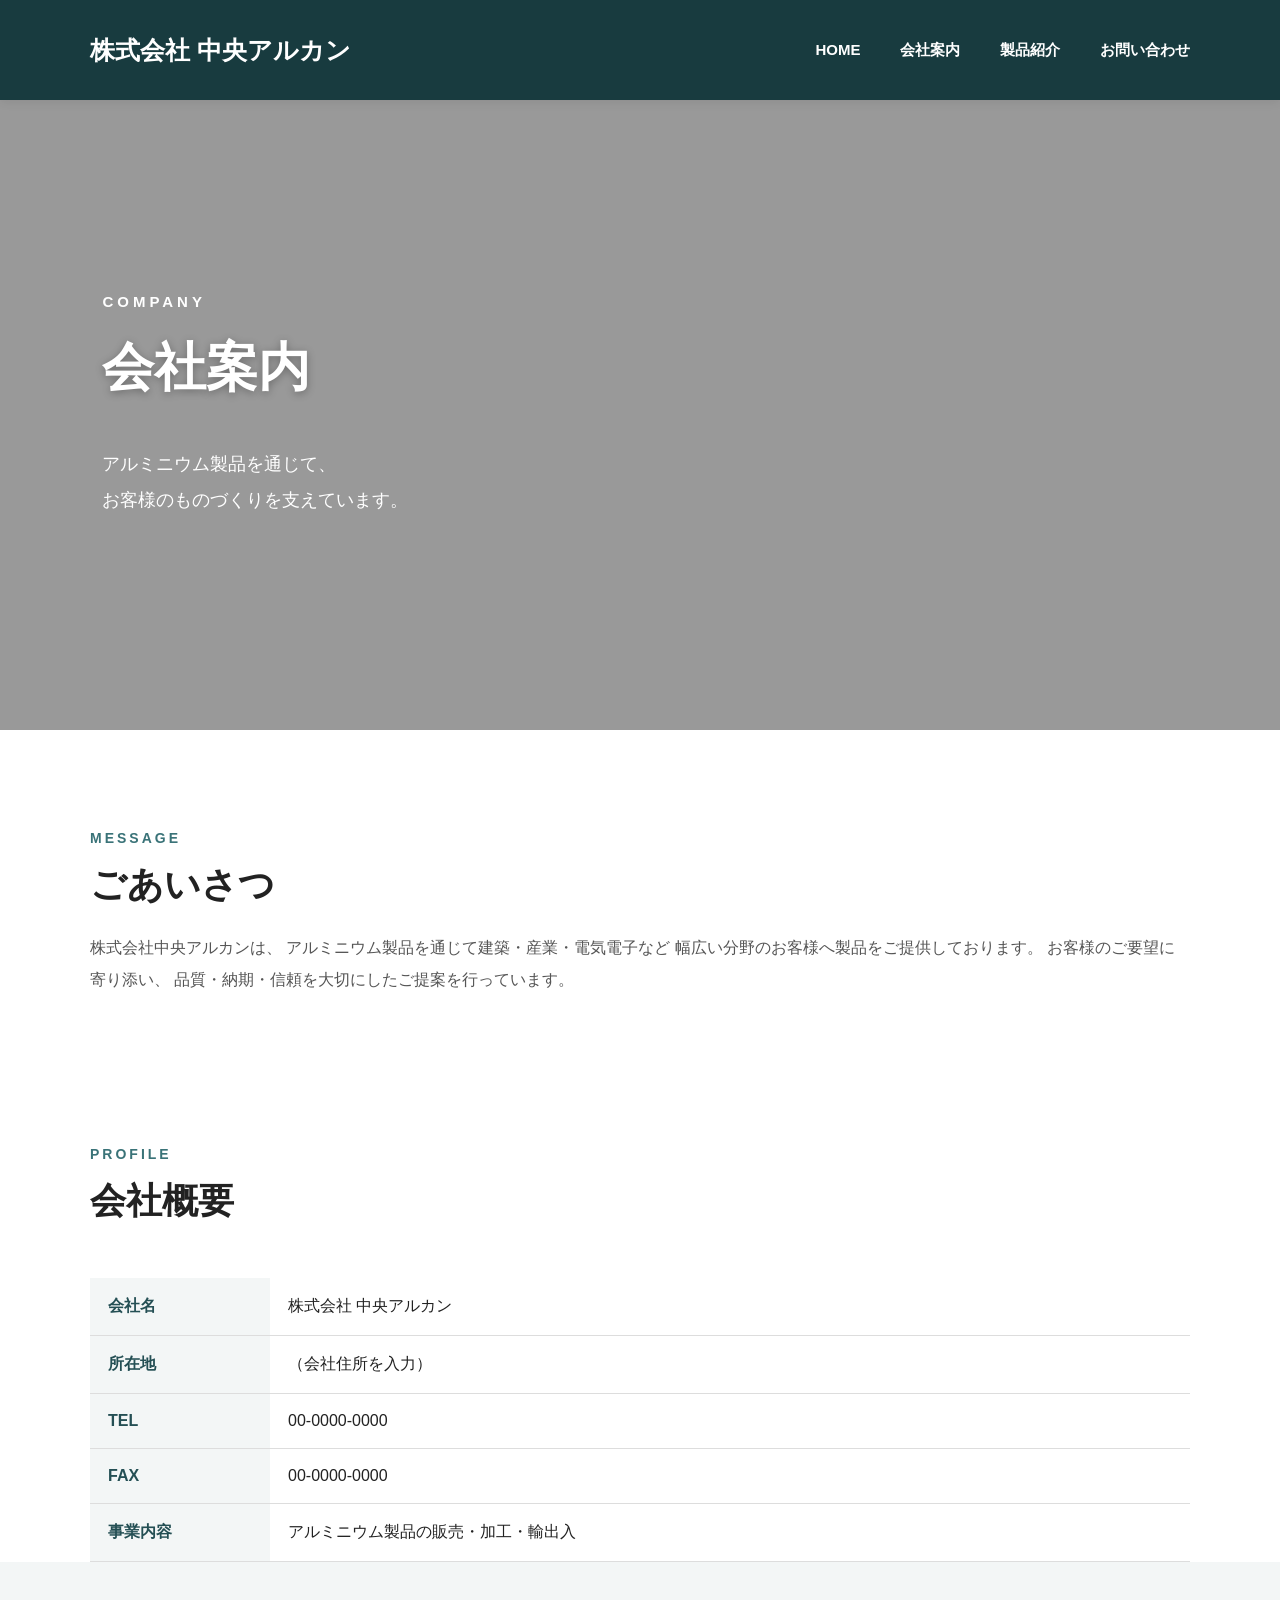
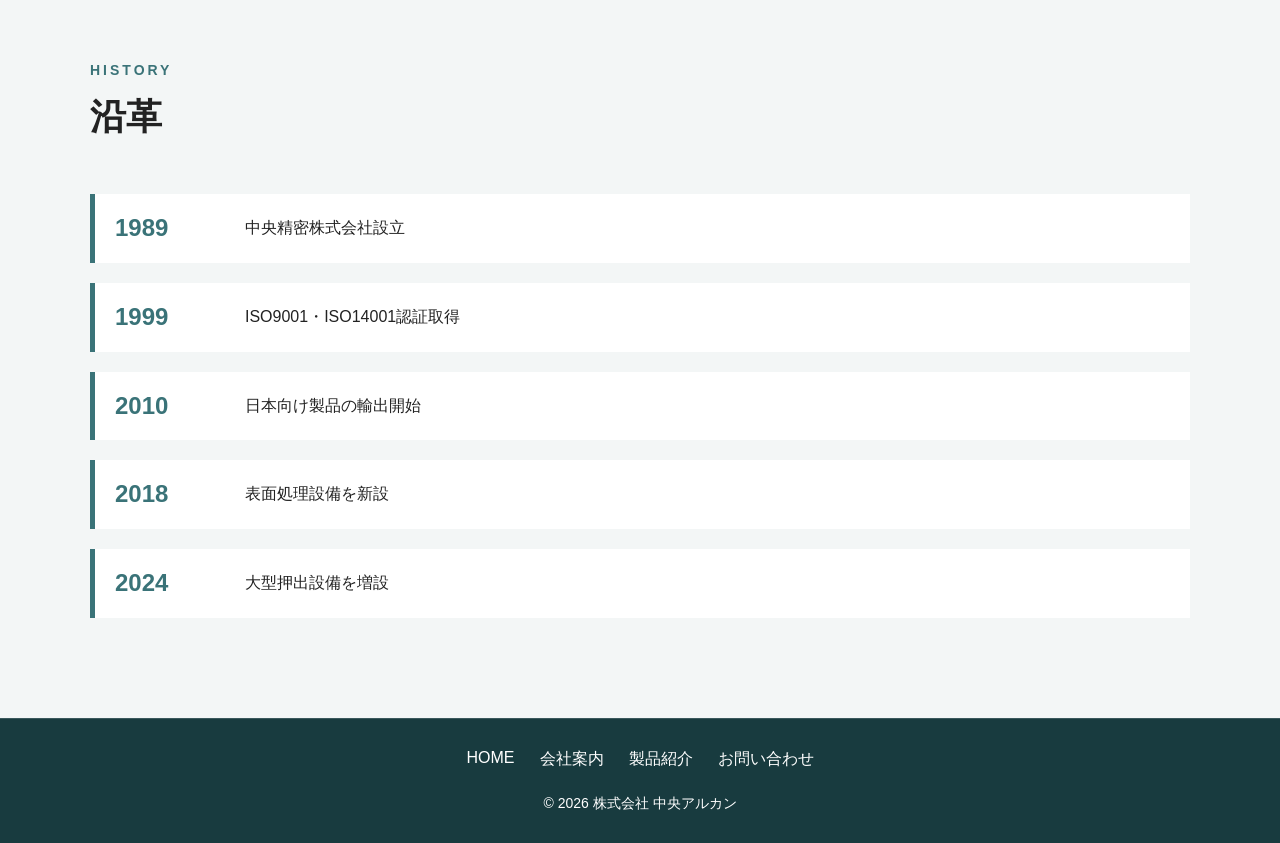
==== company.html @ ab77d5ed "追加" ====
<!DOCTYPE html>
<html lang="ja">
<head>
  <meta charset="UTF-8">
  <meta name="viewport" content="width=device-width, initial-scale=1.0">

  <title>会社案内｜株式会社 中央アルカン</title>

  <link rel="stylesheet" href="css/style.css">
  <link rel="stylesheet" href="css/header.css">
  <link rel="stylesheet" href="css/company.css">
  <link rel="stylesheet" href="css/footer.css">
</head>

<body>

<div id="header"></div>

<main>

  <!-- タイトル -->
  <section class="main-visual">
    <div class="main-visual-text">

      <p class="section-en">COMPANY</p>

      <h1>会社案内</h1>

      <p class="hero-text">
        アルミニウム製品を通じて、<br>
        お客様のものづくりを支えています。
      </p>

    </div>
  </section>

  <!-- ごあいさつ -->
  <section class="content-section">

    <div class="content-inner">

      <div class="section-heading">
        <p class="section-en">MESSAGE</p>

        <h2>ごあいさつ</h2>

        <p>
          株式会社中央アルカンは、
          アルミニウム製品を通じて建築・産業・電気電子など
          幅広い分野のお客様へ製品をご提供しております。
          お客様のご要望に寄り添い、
          品質・納期・信頼を大切にしたご提案を行っています。
        </p>

      </div>

    </div>

  </section>

  <!-- 会社概要 -->

  <section class="company-info">

    <div class="content-inner">

      <div class="section-heading">
        <p class="section-en">PROFILE</p>

        <h2>会社概要</h2>
      </div>

      <table class="company-table">

        <tr>
          <th>会社名</th>
          <td>株式会社 中央アルカン</td>
        </tr>

        <tr>
          <th>所在地</th>
          <td>（会社住所を入力）</td>
        </tr>

        <tr>
          <th>TEL</th>
          <td>00-0000-0000</td>
        </tr>

        <tr>
          <th>FAX</th>
          <td>00-0000-0000</td>
        </tr>

        <tr>
          <th>事業内容</th>
          <td>
            アルミニウム製品の販売・加工・輸出入
          </td>
        </tr>

      </table>

    </div>

  </section>

  <!-- 沿革 -->

  <section class="history">

    <div class="content-inner">

      <div class="section-heading">

        <p class="section-en">HISTORY</p>

        <h2>沿革</h2>

      </div>

      <div class="history-list">

        <div class="history-item">
          <span>1989</span>
          <p>中央精密株式会社設立</p>
        </div>

        <div class="history-item">
          <span>1999</span>
          <p>ISO9001・ISO14001認証取得</p>
        </div>

        <div class="history-item">
          <span>2010</span>
          <p>日本向け製品の輸出開始</p>
        </div>

        <div class="history-item">
          <span>2018</span>
          <p>表面処理設備を新設</p>
        </div>

        <div class="history-item">
          <span>2024</span>
          <p>大型押出設備を増設</p>
        </div>

      </div>

    </div>

  </section>

</main>

<div id="footer"></div>

<script src="js/common.js"></script>

</body>
</html>
---- css/style.css ----
/* =========================
  共通設定
========================= */

* {
  box-sizing: border-box;
}

html {
  scroll-behavior: smooth;
}

body {
  margin: 0;
  color: #222;
  font-family:
    "Yu Gothic",
    "YuGothic",
    "Hiragino Kaku Gothic ProN",
    "Meiryo",
    sans-serif;
  background-color: #fff;
}

img {
  display: block;
  max-width: 100%;
}

a {
  color: inherit;
}

h1,
h2,
h3,
p {
  margin-top: 0;
}

/* =========================
  共通見出し
========================= */

.section-label,
.section-en {
  margin-bottom: 12px;
  color: #3a7378;
  font-size: 14px;
  font-weight: bold;
  letter-spacing: 3px;
}

/* =========================
  下層ページ共通
========================= */

.content-section {
  padding: 100px 20px;
}

.content-inner {
  width: 100%;
  max-width: 1100px;
  margin: 0 auto;
}

.section-heading {
  margin-bottom: 50px;
}

.section-heading h2 {
  margin-bottom: 20px;
  font-size: 36px;
  line-height: 1.5;
}

.section-heading > p:last-child {
  margin-bottom: 0;
  color: #555;
  font-size: 16px;
  line-height: 2;
}

/* =========================
  メインビジュアル・ページタイトル共通
========================= */

.main-visual {
  position: relative;
  display: flex;
  align-items: center;
  min-height: 650px;
  padding: 80px 8%;
  color: #fff;
  background:
    linear-gradient(
      rgba(0, 0, 0, 0.4),
      rgba(0, 0, 0, 0.4)
    ),
    url("../images/main-visual.jpg") center / cover no-repeat;
}

.main-visual-text {
  width: 100%;
  max-width: 700px;
}

.main-visual .section-en {
  margin-bottom: 18px;
  color: #fff;
  font-size: 15px;
  font-weight: bold;
  letter-spacing: 4px;
}

.main-visual h1 {
  margin-bottom: 40px;
  font-size: 52px;
  line-height: 1.5;
  text-shadow: 0 2px 8px rgba(0, 0, 0, 0.3);
}

.hero-text {
  margin-bottom: 0;
  font-size: 18px;
  font-weight: normal;
  line-height: 2;
  letter-spacing: normal;
}

/* トップページのボタン */

.main-visual a {
  display: inline-block;
  padding: 15px 38px;
  color: #fff;
  font-weight: bold;
  text-decoration: none;
  background-color: #244f54;
  border: 1px solid #fff;
  transition:
    color 0.3s,
    background-color 0.3s;
}

.main-visual a:hover {
  color: #244f54;
  background-color: #fff;
}

/* =========================
  スマートフォン
========================= */

@media screen and (max-width: 768px) {
  .main-visual {
    min-height: 520px;
    padding: 60px 25px;
  }

  .main-visual h1 {
    font-size: 34px;
  }

  .hero-text {
    font-size: 15px;
  }
}

/* =========================
  スマートフォン
========================= */

@media screen and (max-width: 768px) {
  .content-section {
    padding: 70px 20px;
  }

  .section-heading h2 {
    font-size: 28px;
  }
}
---- css/header.css ----
/* =========================
  ヘッダー
========================= */

#header {
  position: fixed;
  top: 0;
  left: 0;
  width: 100%;
  z-index: 1000;
}

.site-header {
  display: flex;
  align-items: center;
  justify-content: space-between;
  min-height: 100px;
  padding: 0 7%;
  background-color: #183b3f;   /* フッターと同じ色 */
  box-shadow: 0 2px 10px rgba(0, 0, 0, 0.08);
}
.site-logo {
  margin: 0;
  font-size: 25px;
  font-weight: bold;
}

.site-logo a {
  color: #ffffff;
  text-decoration: none;
}

.header-nav a {
  color: #ffffff;
  font-size: 15px;
  font-weight: bold;
  text-decoration: none;
  transition: color 0.3s;
}

.header-nav a:hover {
  color: #b7d5d8;
}

body {
  padding-top: 80px;
}

.header-nav ul {
  display: flex;
  gap: 40px;
  margin: 0;
  padding: 0;
  list-style: none;
}

.header-nav a {
  color: #fff;
  font-size: 15px;
  font-weight: bold;
  text-decoration: none;
}

.header-nav a:hover {
  color: #d4e9eb;
}

/* スマートフォン */
@media screen and (max-width: 768px) {
  .site-header {
    flex-direction: column;
    gap: 15px;
    padding: 20px;
  }

  .header-nav ul {
    flex-wrap: wrap;
    justify-content: center;
    gap: 15px;
  }
}
---- css/company.css ----
/* =========================
  会社概要
========================= */

.company-table {
  width: 100%;
  border-collapse: collapse;
}

.company-table th,
.company-table td {
  padding: 18px;
  border-bottom: 1px solid #ddd;
}

.company-table th {
  width: 180px;
  color: #244f54;
  text-align: left;
  background: #f3f6f6;
}

/* =========================
  沿革
========================= */

.history {
  padding: 100px 20px;
  background: #f3f6f6;
}

.history-list {
  display: flex;
  flex-direction: column;
  gap: 20px;
}

.history-item {
  display: flex;
  gap: 40px;
  padding: 20px;
  background: #fff;
  border-left: 5px solid #3a7378;
}

.history-item span {
  min-width: 90px;
  color: #3a7378;
  font-size: 24px;
  font-weight: bold;
}

.history-item p {
  margin: 0;
  line-height: 1.8;
}

/* =========================
  スマホ
========================= */

@media screen and (max-width:768px){

.company-table th,
.company-table td{
display:block;
width:100%;
}

.history-item{
flex-direction:column;
gap:10px;
}

}
---- css/footer.css ----
/* =========================
  フッター
========================= */

#footer {
  margin-top: auto;
}

.site-footer {
  padding: 30px 20px;
  background-color: #183b3f;
  color: #fff;
  text-align: center;
  border-top: 1px solid rgba(255,255,255,0.15);
}

.site-footer p {
  margin: 0;
  font-size: 14px;
}

.footer-nav {
  margin-bottom: 25px;
}

.footer-nav ul {
  display: flex;
  justify-content: center;
  gap: 25px;
  margin: 0;
  padding: 0;
  list-style: none;
}

.footer-nav a {
  color: #fff;
  text-decoration: none;
}

.footer-nav a:hover {
  text-decoration: underline;
}

/* スマートフォン */
@media screen and (max-width: 600px) {
  .footer-nav ul {
    flex-direction: column;
    gap: 12px;
  }
}
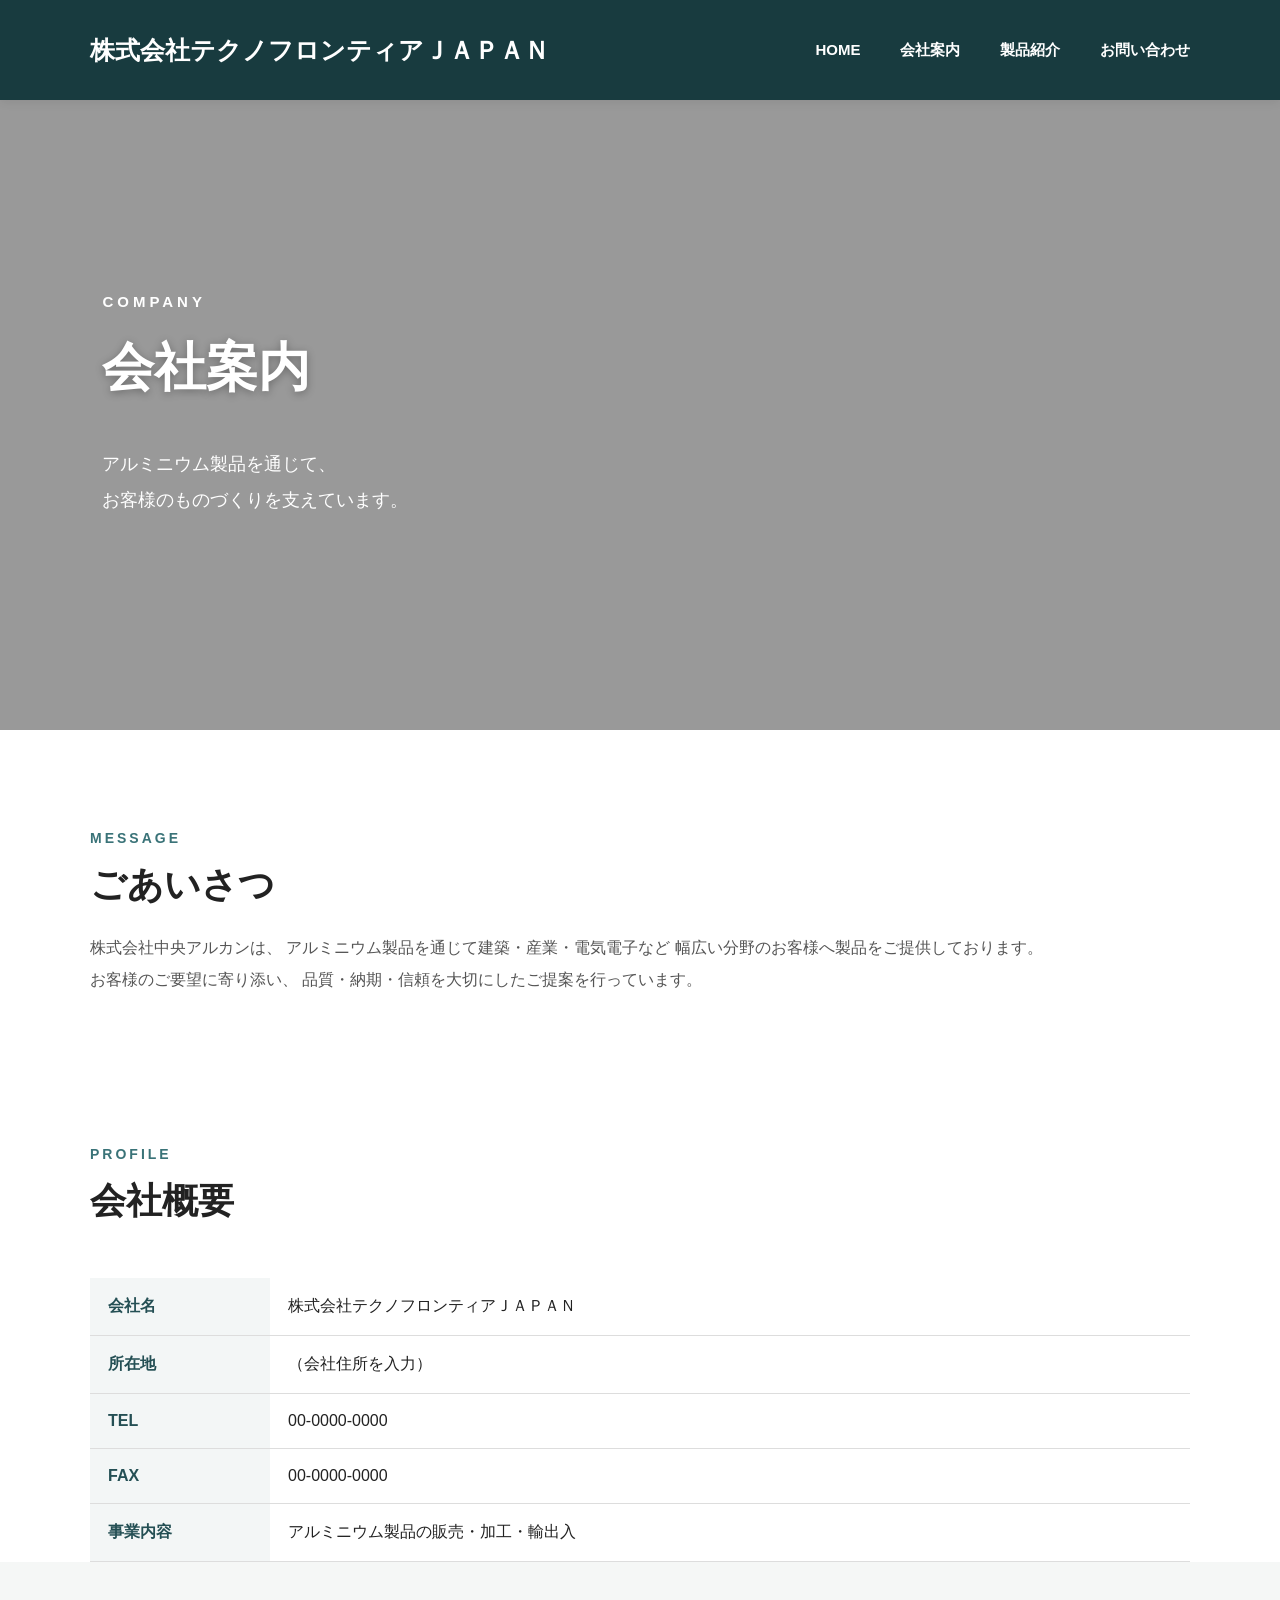
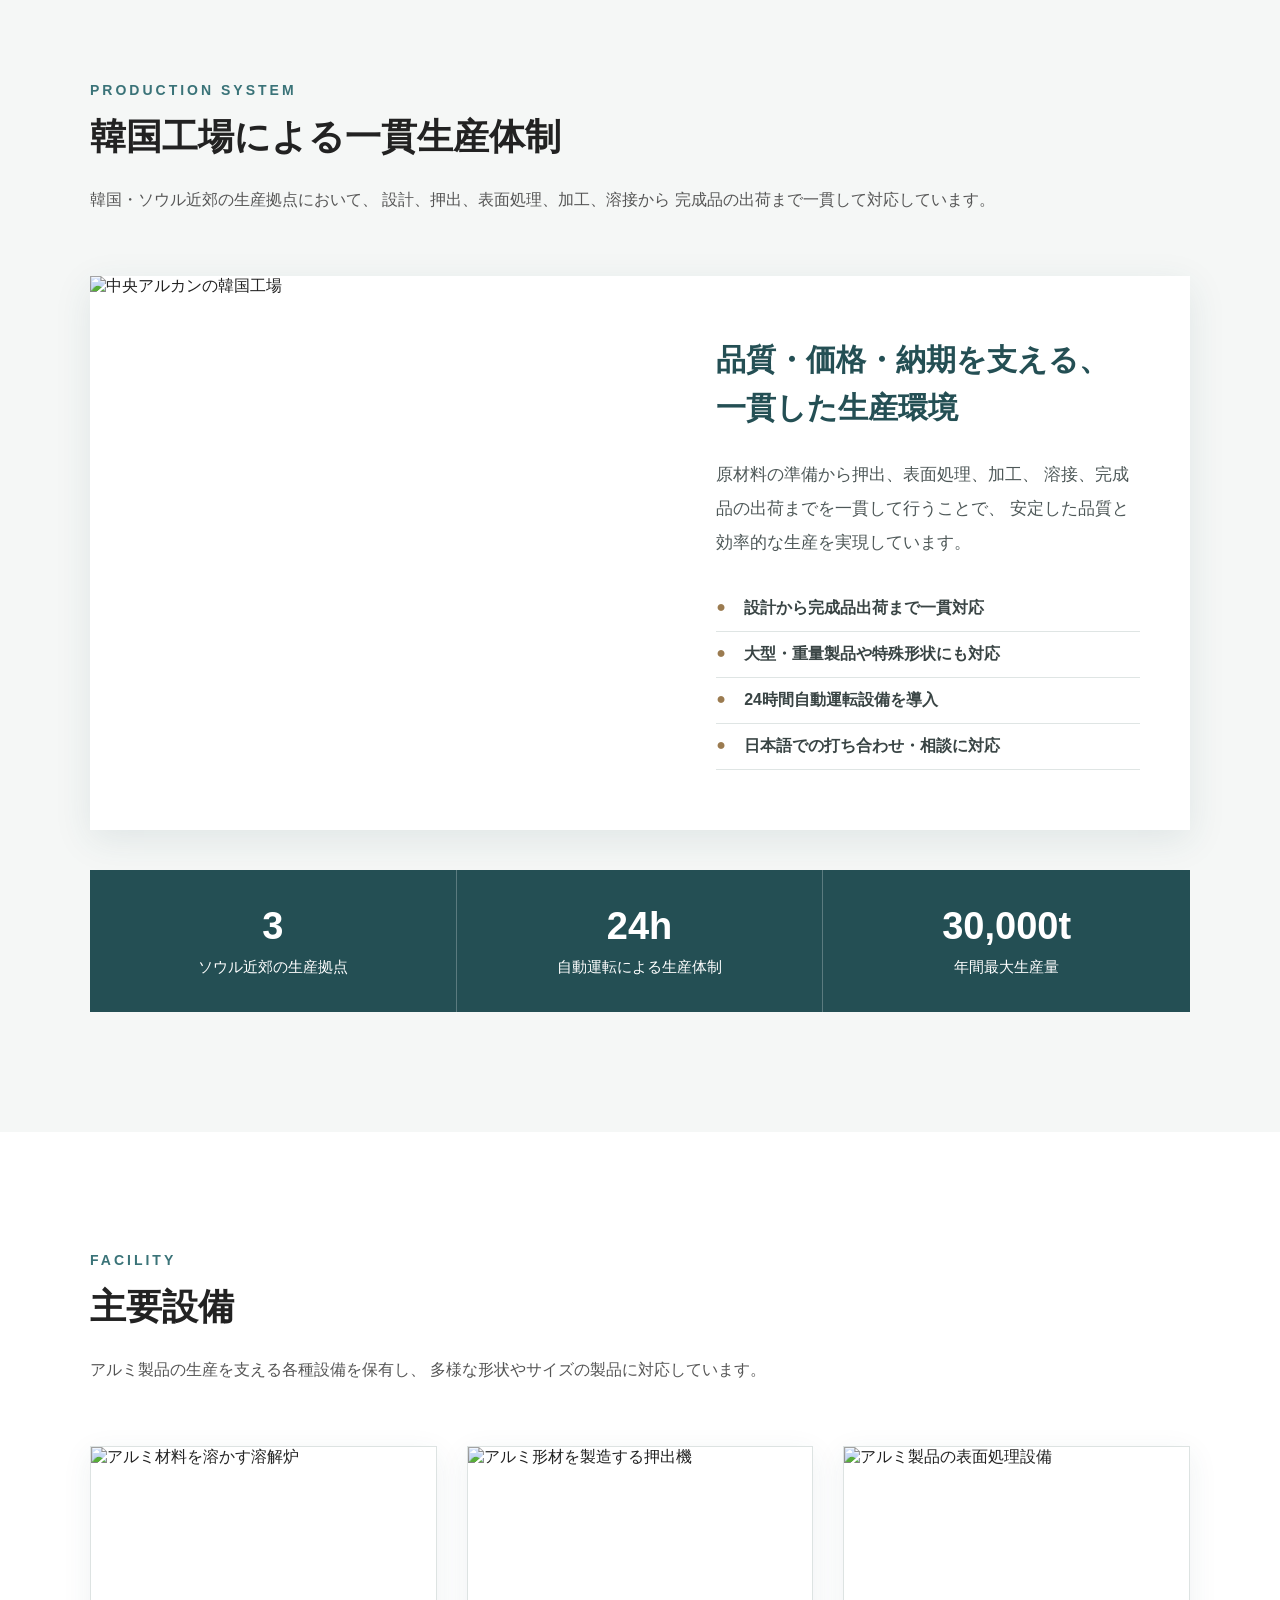
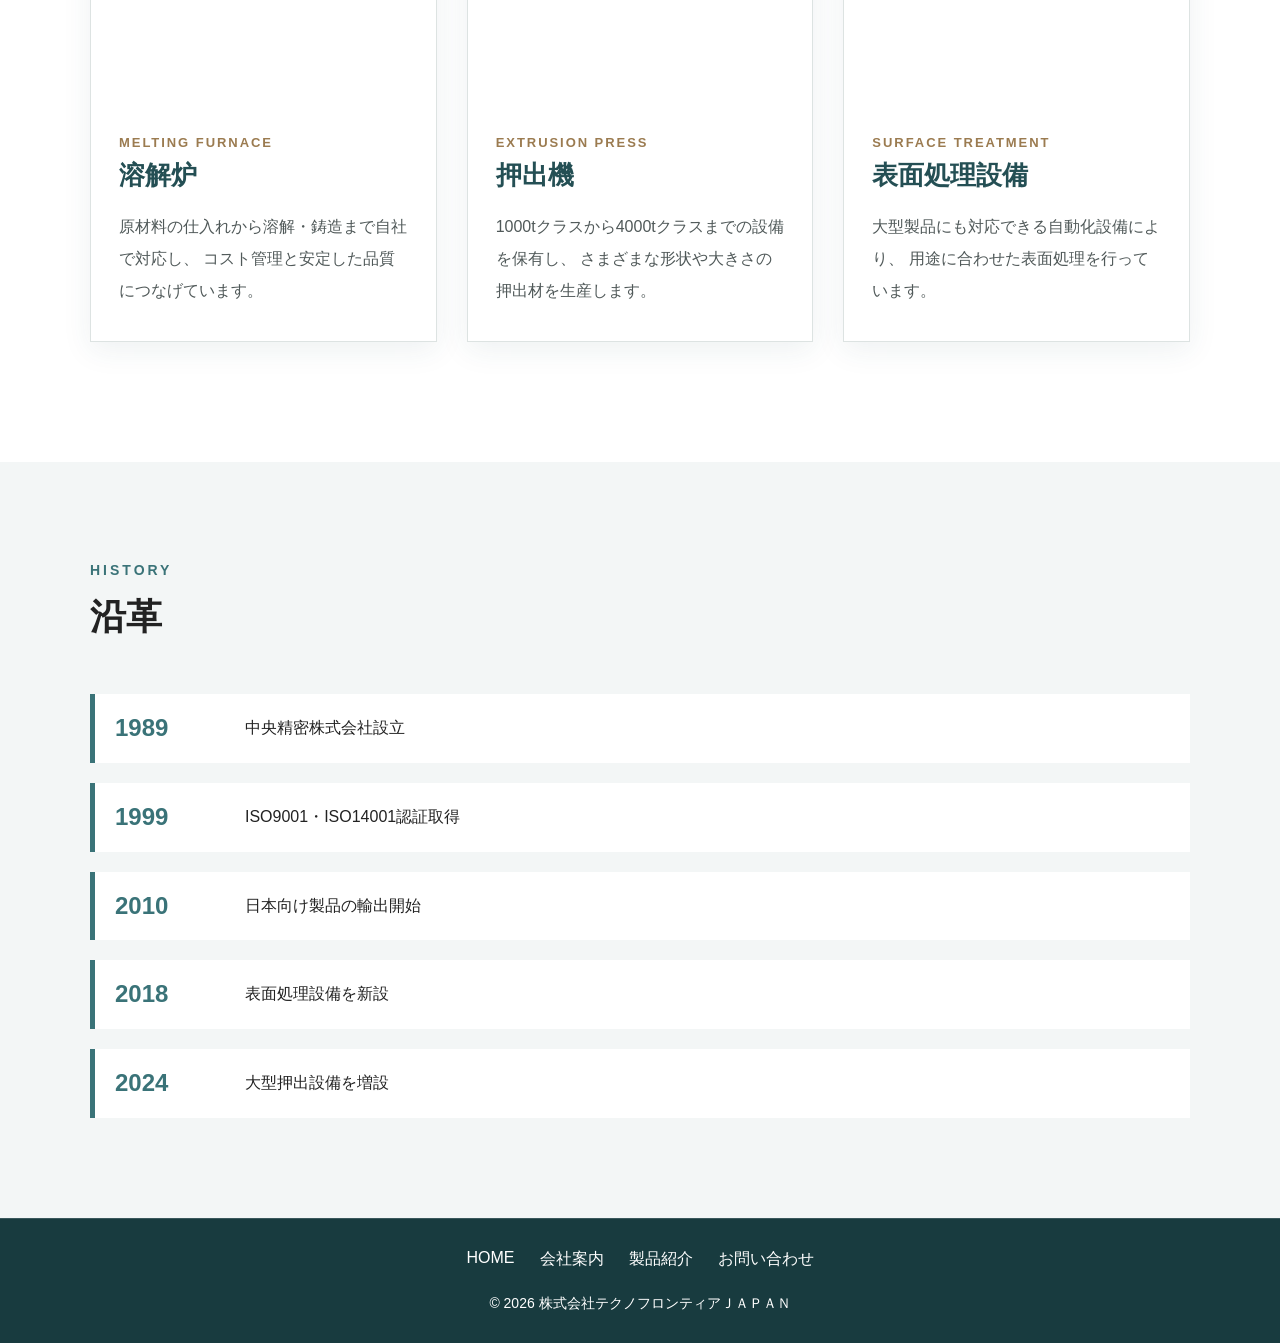
==== commit 46a6e338: "画像変更、他修正" ====
--- a/company.html
+++ b/company.html
@@ -47,7 +47,7 @@
         <p>
           株式会社中央アルカンは、
           アルミニウム製品を通じて建築・産業・電気電子など
-          幅広い分野のお客様へ製品をご提供しております。
+          幅広い分野のお客様へ製品をご提供しております。<br>
           お客様のご要望に寄り添い、
           品質・納期・信頼を大切にしたご提案を行っています。
         </p>
@@ -74,7 +74,7 @@
 
         <tr>
           <th>会社名</th>
-          <td>株式会社 中央アルカン</td>
+          <td>株式会社テクノフロンティアＪＡＰＡＮ</td>
         </tr>
 
         <tr>
@@ -105,6 +105,173 @@
 
   </section>
 
+    </section>
+
+  <!-- 生産体制 -->
+  <section class="production-system">
+
+    <div class="content-inner">
+
+      <div class="section-heading">
+        <p class="section-en">PRODUCTION SYSTEM</p>
+
+        <h2>韓国工場による一貫生産体制</h2>
+
+        <p>
+          韓国・ソウル近郊の生産拠点において、
+          設計、押出、表面処理、加工、溶接から
+          完成品の出荷まで一貫して対応しています。
+        </p>
+      </div>
+
+      <div class="production-main">
+
+        <div class="production-image">
+          <img
+            src="images/factory/factory-main.jpg"
+            alt="中央アルカンの韓国工場"
+          >
+        </div>
+
+        <div class="production-content">
+
+          <h3>
+            品質・価格・納期を支える、<br>
+            一貫した生産環境
+          </h3>
+
+          <p>
+            原材料の準備から押出、表面処理、加工、
+            溶接、完成品の出荷までを一貫して行うことで、
+            安定した品質と効率的な生産を実現しています。
+          </p>
+
+          <ul>
+            <li>設計から完成品出荷まで一貫対応</li>
+            <li>大型・重量製品や特殊形状にも対応</li>
+            <li>24時間自動運転設備を導入</li>
+            <li>日本語での打ち合わせ・相談に対応</li>
+          </ul>
+
+        </div>
+
+      </div>
+
+      <div class="production-stats">
+
+        <div class="production-stat">
+          <span>3</span>
+          <p>ソウル近郊の生産拠点</p>
+        </div>
+
+        <div class="production-stat">
+          <span>24h</span>
+          <p>自動運転による生産体制</p>
+        </div>
+
+        <div class="production-stat">
+          <span>30,000t</span>
+          <p>年間最大生産量</p>
+        </div>
+
+      </div>
+
+    </div>
+
+  </section>
+
+
+  <!-- 主要設備 -->
+  <section class="factory-facility">
+
+    <div class="content-inner">
+
+      <div class="section-heading">
+        <p class="section-en">FACILITY</p>
+
+        <h2>主要設備</h2>
+
+        <p>
+          アルミ製品の生産を支える各種設備を保有し、
+          多様な形状やサイズの製品に対応しています。
+        </p>
+      </div>
+
+      <div class="facility-list">
+
+        <article class="facility-card">
+
+          <div class="facility-image">
+            <img
+              src="images/factory/melting-furnace.jpg"
+              alt="アルミ材料を溶かす溶解炉"
+            >
+          </div>
+
+          <div class="facility-content">
+            <p class="facility-en">MELTING FURNACE</p>
+            <h3>溶解炉</h3>
+
+            <p>
+              原材料の仕入れから溶解・鋳造まで自社で対応し、
+              コスト管理と安定した品質につなげています。
+            </p>
+          </div>
+
+        </article>
+
+        <article class="facility-card">
+
+          <div class="facility-image">
+            <img
+              src="images/factory/extrusion-press.jpg"
+              alt="アルミ形材を製造する押出機"
+            >
+          </div>
+
+          <div class="facility-content">
+            <p class="facility-en">EXTRUSION PRESS</p>
+            <h3>押出機</h3>
+
+            <p>
+              1000tクラスから4000tクラスまでの設備を保有し、
+              さまざまな形状や大きさの押出材を生産します。
+            </p>
+          </div>
+
+        </article>
+
+        <article class="facility-card">
+
+          <div class="facility-image">
+            <img
+              src="images/factory/surface-treatment.jpg"
+              alt="アルミ製品の表面処理設備"
+            >
+          </div>
+
+          <div class="facility-content">
+            <p class="facility-en">SURFACE TREATMENT</p>
+            <h3>表面処理設備</h3>
+
+            <p>
+              大型製品にも対応できる自動化設備により、
+              用途に合わせた表面処理を行っています。
+            </p>
+          </div>
+
+        </article>
+
+      </div>
+
+    </div>
+
+  </section>
+
+  <!-- 会社概要 -->
+
+  <section class="company-info">
+
   <!-- 沿革 -->
 
   <section class="history">
--- a/css/company.css
+++ b/css/company.css
@@ -71,5 +71,246 @@
 flex-direction:column;
 gap:10px;
 }
-
+}
+
+/* =========================
+   生産体制
+========================= */
+
+.production-system {
+  padding: 120px 30px;
+  background-color: #f5f7f6;
+}
+
+.production-main {
+  display: grid;
+  grid-template-columns: 1.1fr 1fr;
+  max-width: 1180px;
+  margin: 60px auto 0;
+  overflow: hidden;
+  background-color: #fff;
+  box-shadow: 0 10px 35px rgba(36, 79, 84, 0.1);
+}
+
+.production-image {
+  min-height: 520px;
+  overflow: hidden;
+}
+
+.production-image img {
+  display: block;
+  width: 100%;
+  height: 100%;
+  object-fit: cover;
+}
+
+.production-content {
+  display: flex;
+  flex-direction: column;
+  justify-content: center;
+  padding: 60px 50px;
+}
+
+.production-content h3 {
+  margin: 0 0 26px;
+  color: #244f54;
+  font-size: 30px;
+  line-height: 1.6;
+}
+
+.production-content > p {
+  margin: 0 0 26px;
+  color: #4e5858;
+  font-size: 17px;
+  line-height: 2;
+}
+
+.production-content ul {
+  margin: 0;
+  padding: 0;
+  list-style: none;
+}
+
+.production-content li {
+  position: relative;
+  padding: 12px 0 12px 28px;
+  color: #394444;
+  font-size: 16px;
+  font-weight: 600;
+  border-bottom: 1px solid #dfe5e4;
+}
+
+.production-content li::before {
+  position: absolute;
+  left: 0;
+  color: #9b7b50;
+  content: "●";
+}
+
+.production-stats {
+  display: grid;
+  grid-template-columns: repeat(3, 1fr);
+  max-width: 1180px;
+  margin: 40px auto 0;
+}
+
+.production-stat {
+  padding: 35px 20px;
+  text-align: center;
+  background-color: #244f54;
+  border-right: 1px solid rgba(255, 255, 255, 0.25);
+}
+
+.production-stat:last-child {
+  border-right: none;
+}
+
+.production-stat span {
+  display: block;
+  margin-bottom: 10px;
+  color: #fff;
+  font-size: 38px;
+  font-weight: 700;
+}
+
+.production-stat p {
+  margin: 0;
+  color: #fff;
+  font-size: 15px;
+}
+
+
+/* =========================
+   主要設備
+========================= */
+
+.factory-facility {
+  padding: 120px 30px;
+  background-color: #fff;
+}
+
+.facility-list {
+  display: grid;
+  grid-template-columns: repeat(3, 1fr);
+  gap: 30px;
+  max-width: 1180px;
+  margin: 60px auto 0;
+}
+
+.facility-card {
+  overflow: hidden;
+  background-color: #fff;
+  border: 1px solid #dde3e2;
+  box-shadow: 0 8px 28px rgba(36, 79, 84, 0.08);
+  transition:
+    transform 0.3s,
+    box-shadow 0.3s;
+}
+
+.facility-card:hover {
+  transform: translateY(-7px);
+  box-shadow: 0 15px 38px rgba(36, 79, 84, 0.14);
+}
+
+.facility-image {
+  height: 260px;
+  overflow: hidden;
+}
+
+.facility-image img {
+  display: block;
+  width: 100%;
+  height: 100%;
+  object-fit: cover;
+}
+
+.facility-content {
+  padding: 28px 28px 34px;
+}
+
+.facility-en {
+  margin: 0 0 8px;
+  color: #9b7b50;
+  font-size: 13px;
+  font-weight: 700;
+  letter-spacing: 0.15em;
+}
+
+.facility-content h3 {
+  margin: 0 0 18px;
+  color: #244f54;
+  font-size: 26px;
+}
+
+.facility-content > p:last-child {
+  margin: 0;
+  color: #505959;
+  font-size: 16px;
+  line-height: 2;
+}
+
+
+/* =========================
+   タブレット
+========================= */
+
+@media screen and (max-width: 900px) {
+
+  .production-main {
+    grid-template-columns: 1fr;
+  }
+
+  .production-image {
+    min-height: 400px;
+  }
+
+  .facility-list {
+    grid-template-columns: 1fr;
+  }
+
+  .facility-image {
+    height: 380px;
+  }
+}
+
+
+/* =========================
+   スマートフォン
+========================= */
+
+@media screen and (max-width: 600px) {
+
+  .production-system,
+  .factory-facility {
+    padding: 80px 20px;
+  }
+
+  .production-image {
+    min-height: 280px;
+  }
+
+  .production-content {
+    padding: 38px 24px;
+  }
+
+  .production-content h3 {
+    font-size: 25px;
+  }
+
+  .production-stats {
+    grid-template-columns: 1fr;
+  }
+
+  .production-stat {
+    border-right: none;
+    border-bottom: 1px solid rgba(255, 255, 255, 0.25);
+  }
+
+  .production-stat:last-child {
+    border-bottom: none;
+  }
+
+  .facility-image {
+    height: 260px;
+  }
 }
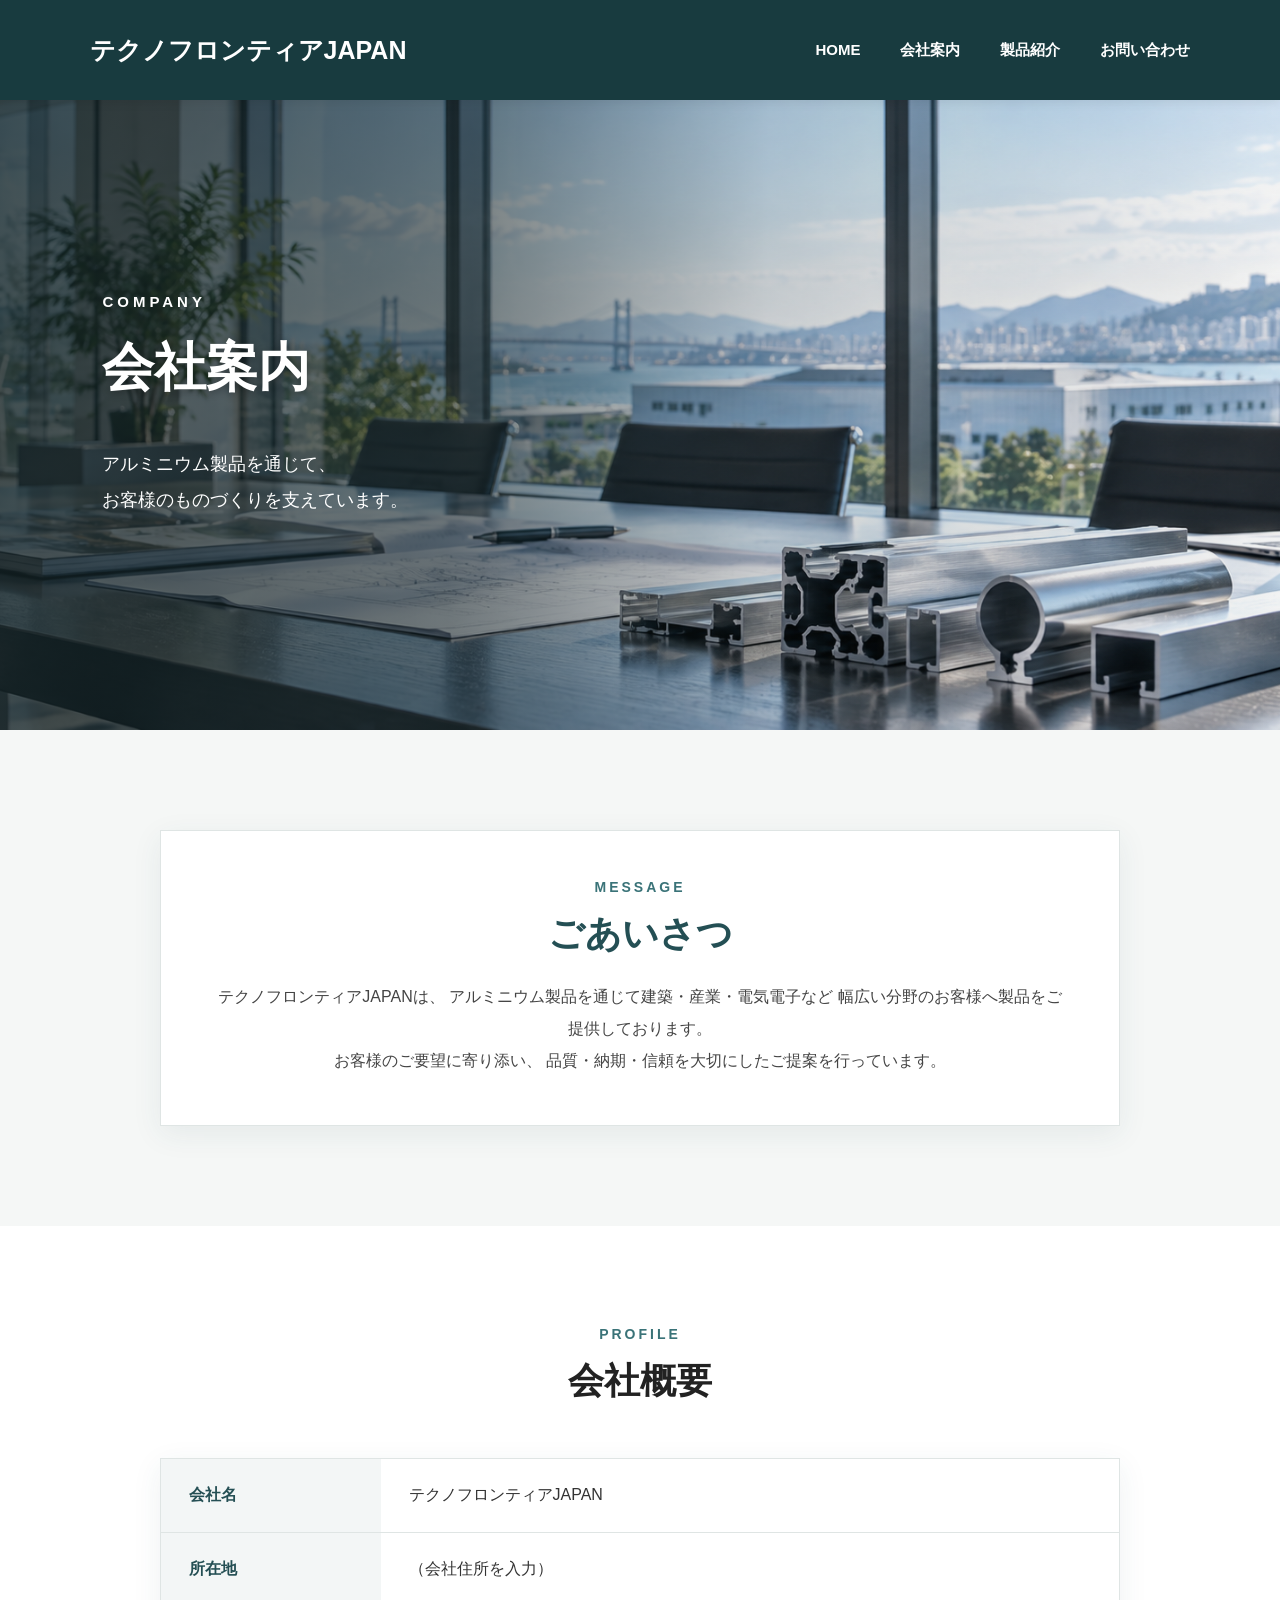
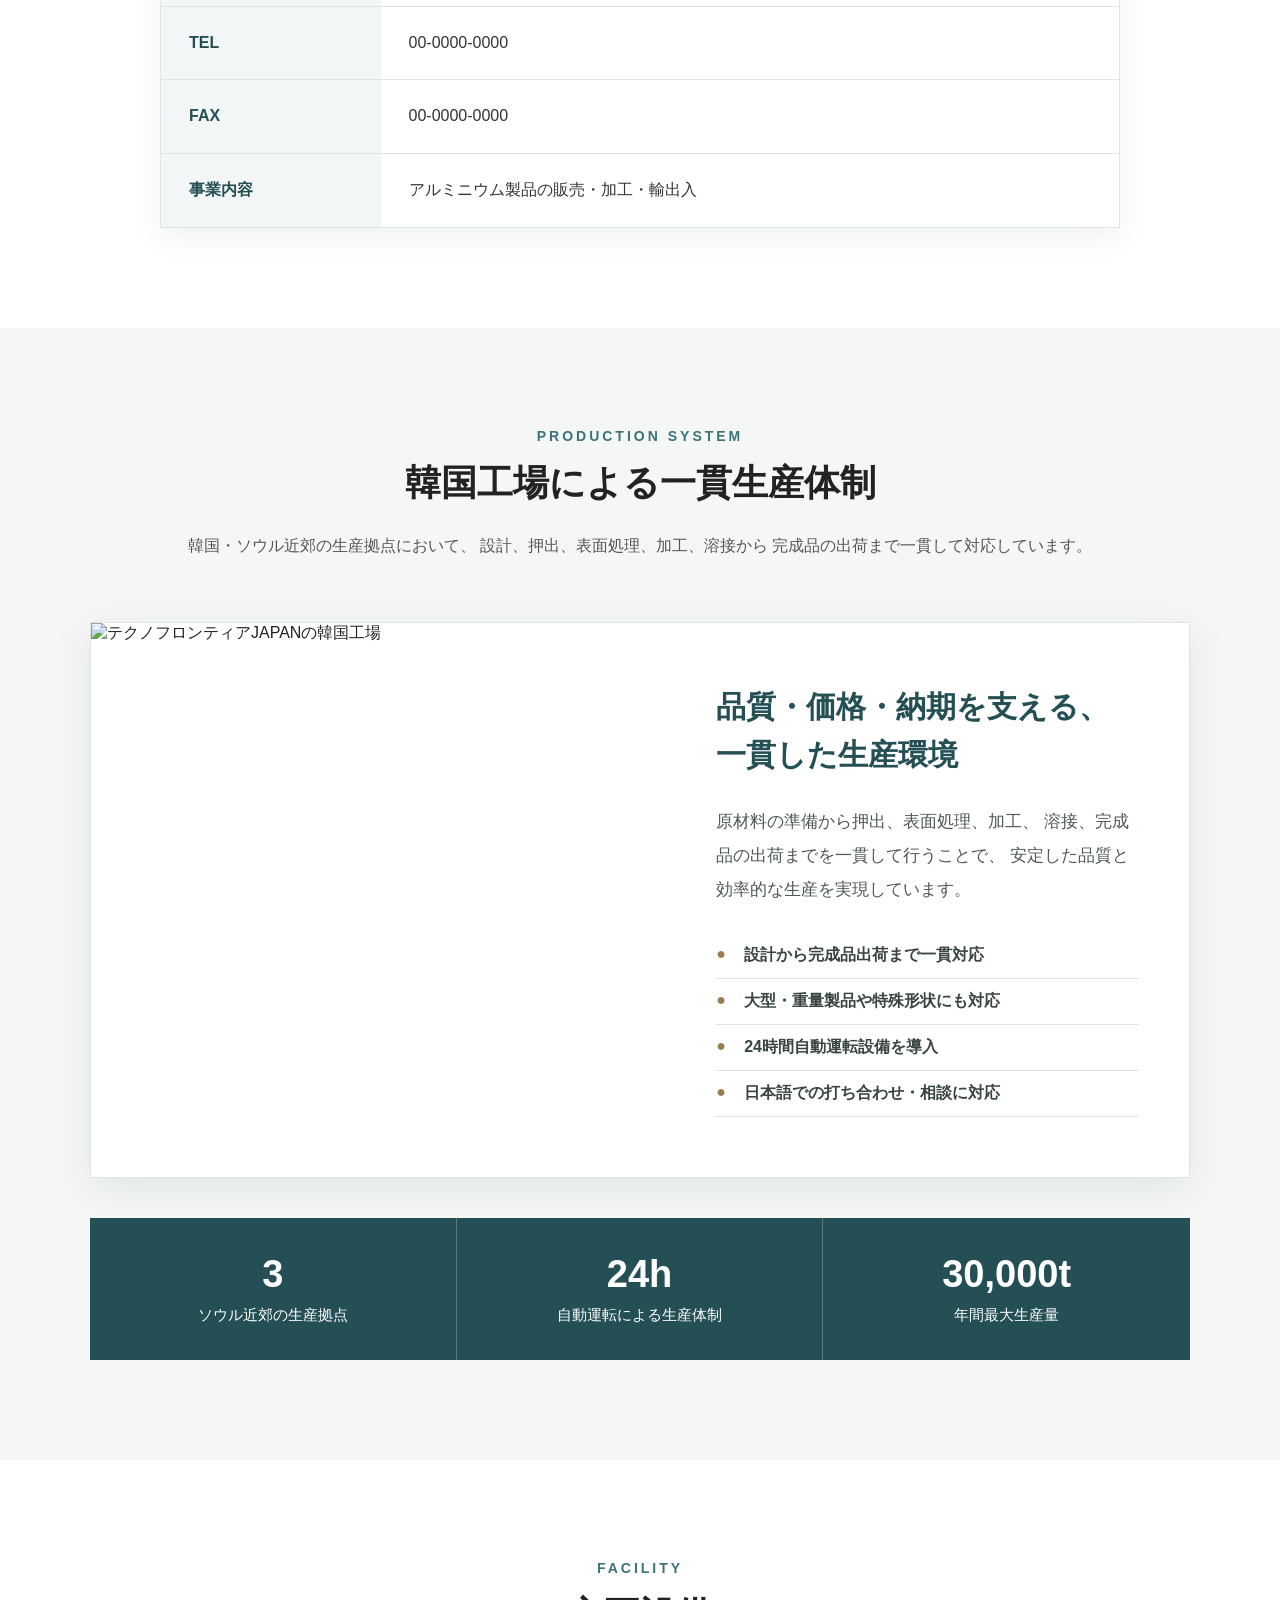
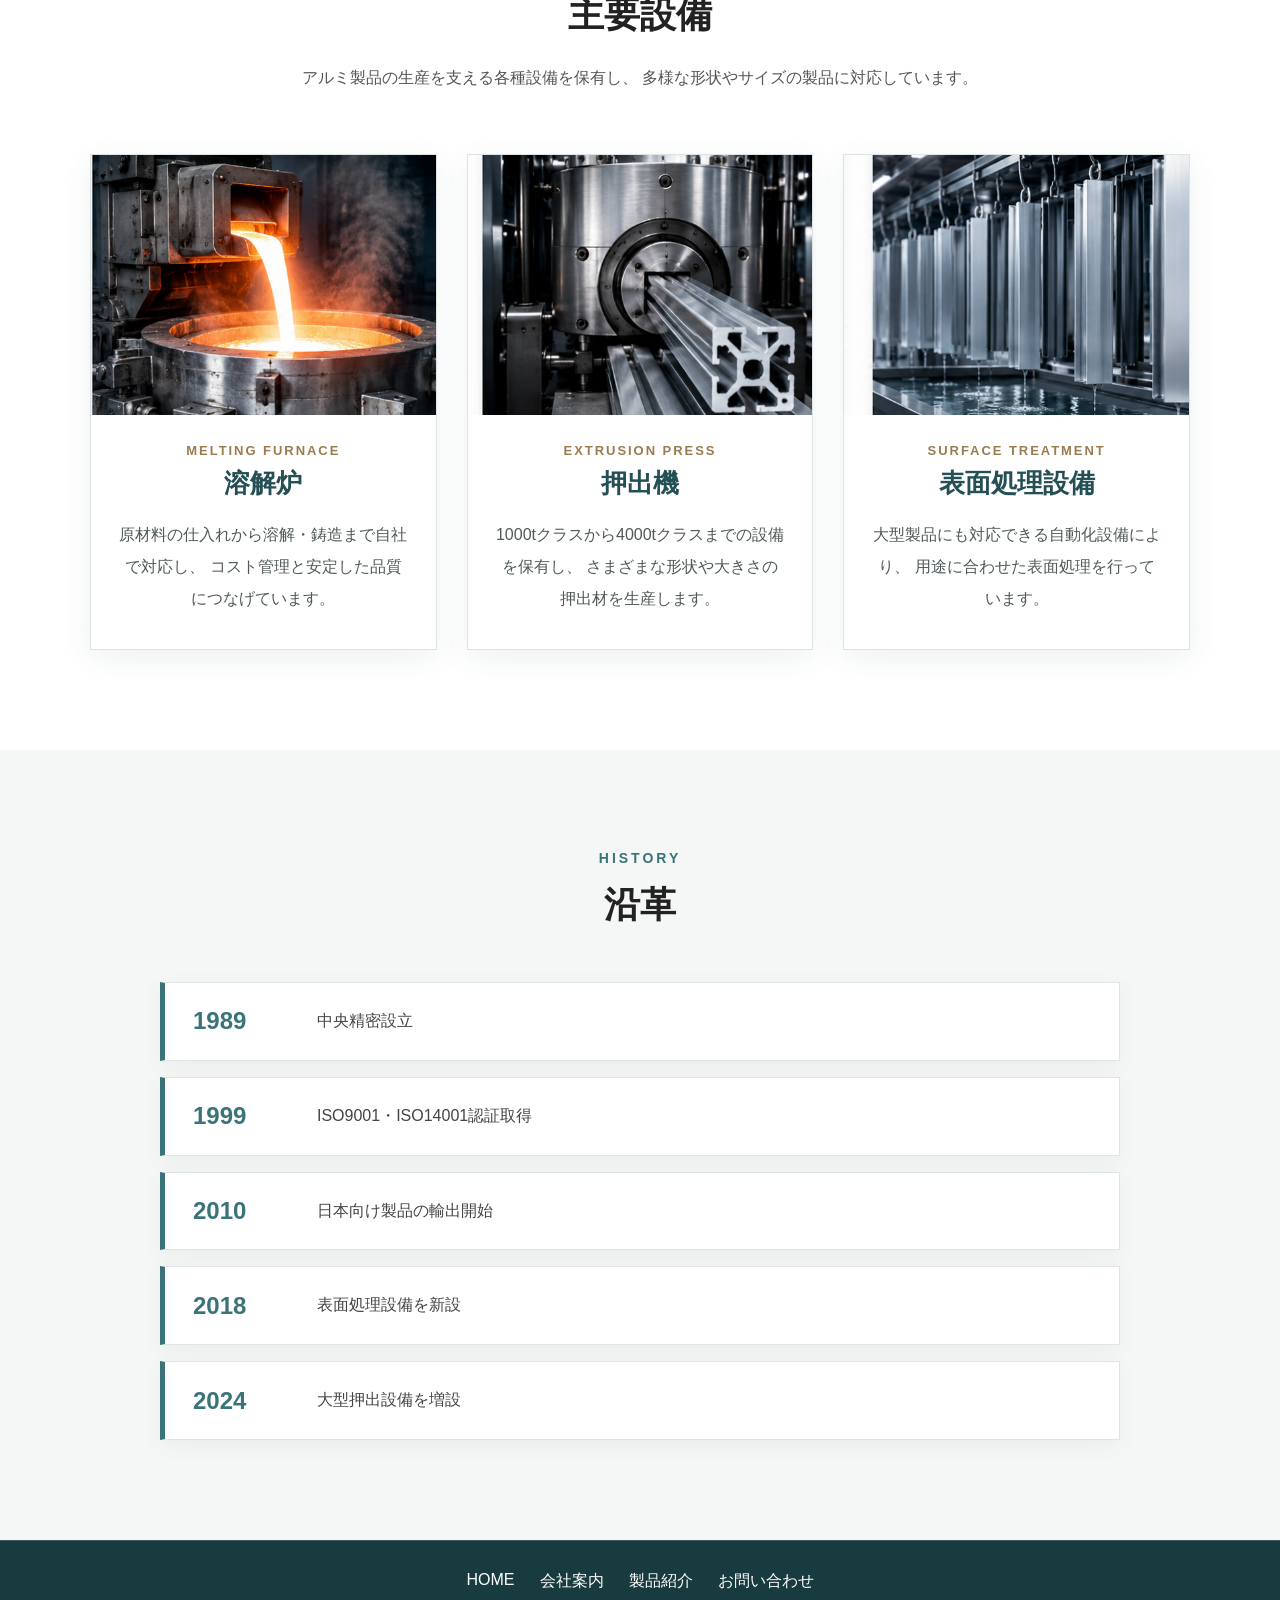
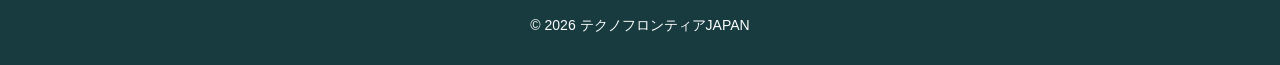
==== commit a475ebce: "会社名変更、他微修正" ====
--- a/company.html
+++ b/company.html
@@ -4,7 +4,7 @@
   <meta charset="UTF-8">
   <meta name="viewport" content="width=device-width, initial-scale=1.0">
 
-  <title>会社案内｜株式会社 中央アルカン</title>
+  <title>会社案内｜テクノフロンティアJAPAN</title>
 
   <link rel="stylesheet" href="css/style.css">
   <link rel="stylesheet" href="css/header.css">
@@ -19,7 +19,7 @@
 <main>
 
   <!-- タイトル -->
-  <section class="main-visual">
+  <section class="main-visual company-main-visual">
     <div class="main-visual-text">
 
       <p class="section-en">COMPANY</p>
@@ -35,7 +35,7 @@
   </section>
 
   <!-- ごあいさつ -->
-  <section class="content-section">
+  <section class="content-section company-message">
 
     <div class="content-inner">
 
@@ -45,7 +45,7 @@
         <h2>ごあいさつ</h2>
 
         <p>
-          株式会社中央アルカンは、
+          テクノフロンティアJAPANは、
           アルミニウム製品を通じて建築・産業・電気電子など
           幅広い分野のお客様へ製品をご提供しております。<br>
           お客様のご要望に寄り添い、
@@ -74,7 +74,7 @@
 
         <tr>
           <th>会社名</th>
-          <td>株式会社テクノフロンティアＪＡＰＡＮ</td>
+          <td>テクノフロンティアJAPAN</td>
         </tr>
 
         <tr>
@@ -104,8 +104,6 @@
     </div>
 
   </section>
-
-    </section>
 
   <!-- 生産体制 -->
   <section class="production-system">
@@ -129,7 +127,7 @@
         <div class="production-image">
           <img
             src="images/factory/factory-main.jpg"
-            alt="中央アルカンの韓国工場"
+            alt="テクノフロンティアJAPANの韓国工場"
           >
         </div>
 
@@ -203,7 +201,7 @@
 
           <div class="facility-image">
             <img
-              src="images/factory/melting-furnace.jpg"
+              src="images/factory/melting-furnace.png"
               alt="アルミ材料を溶かす溶解炉"
             >
           </div>
@@ -224,7 +222,7 @@
 
           <div class="facility-image">
             <img
-              src="images/factory/extrusion-press.jpg"
+              src="images/factory/extrusion-press.png"
               alt="アルミ形材を製造する押出機"
             >
           </div>
@@ -245,7 +243,7 @@
 
           <div class="facility-image">
             <img
-              src="images/factory/surface-treatment.jpg"
+              src="images/factory/surface-treatment.png"
               alt="アルミ製品の表面処理設備"
             >
           </div>
@@ -268,10 +266,6 @@
 
   </section>
 
-  <!-- 会社概要 -->
-
-  <section class="company-info">
-
   <!-- 沿革 -->
 
   <section class="history">
@@ -290,7 +284,7 @@
 
         <div class="history-item">
           <span>1989</span>
-          <p>中央精密株式会社設立</p>
+          <p>中央精密設立</p>
         </div>
 
         <div class="history-item">
@@ -326,4 +320,4 @@
 <script src="js/common.js"></script>
 
 </body>
-</html>+</html>
--- a/css/company.css
+++ b/css/company.css
@@ -4,43 +4,116 @@
 
 .company-table {
   width: 100%;
+  max-width: 960px;
+  margin: 0 auto;
   border-collapse: collapse;
+  overflow: hidden;
+  background-color: #fff;
+  border: 1px solid #dfe5e4;
+  box-shadow: 0 8px 28px rgba(36, 79, 84, 0.08);
 }
 
 .company-table th,
 .company-table td {
-  padding: 18px;
-  border-bottom: 1px solid #ddd;
+  padding: 22px 28px;
+  border-bottom: 1px solid #dfe5e4;
+  font-size: 16px;
+  line-height: 1.8;
 }
 
 .company-table th {
-  width: 180px;
+  width: 220px;
   color: #244f54;
+  font-weight: 700;
   text-align: left;
-  background: #f3f6f6;
-}
+  vertical-align: top;
+  background-color: #f3f6f6;
+}
+
+.company-table td {
+  color: #333;
+  background-color: #fff;
+}
+
+.company-table tr:last-child th,
+.company-table tr:last-child td {
+  border-bottom: none;
+}
+
+.company-info {
+  padding: 100px 20px;
+  background-color: #fff;
+}
+
+.company-info .section-heading {
+  text-align: center;
+}
+
+.company-message {
+  background-color: #f5f7f6;
+}
+
+.company-message .section-heading {
+  max-width: 960px;
+  margin: 0 auto;
+  padding: 48px 56px;
+  text-align: center;
+  background-color: #fff;
+  border: 1px solid #dfe5e4;
+  box-shadow: 0 8px 28px rgba(36, 79, 84, 0.08);
+}
+
+.company-message .section-heading h2 {
+  color: #244f54;
+}
+
+.company-message .section-heading > p:last-child {
+  color: #444;
+}
+
+/* =========================
+  会社案内 メインビジュアル
+========================= */
+
 
 /* =========================
   沿革
 ========================= */
+
+.company-main-visual {
+  background:
+    linear-gradient(
+      90deg,
+      rgba(20, 35, 38, 0.78) 0%,
+      rgba(20, 35, 38, 0.60) 35%,
+      rgba(20, 35, 38, 0.20) 60%,
+      rgba(20, 35, 38, 0.05) 100%
+    ),
+    url("../images/factory/company-main.png") center / cover no-repeat;
+}
 
 .history {
   padding: 100px 20px;
-  background: #f3f6f6;
+  background-color: #f5f7f6;
 }
 
 .history-list {
   display: flex;
   flex-direction: column;
-  gap: 20px;
+  gap: 16px;
+  max-width: 960px;
+  margin: 0 auto;
 }
 
 .history-item {
   display: flex;
-  gap: 40px;
-  padding: 20px;
-  background: #fff;
+  gap: 34px;
+  padding: 24px 28px;
+  background-color: #fff;
+  border: 1px solid #dfe5e4;
   border-left: 5px solid #3a7378;
+  box-shadow: 0 6px 20px rgba(36, 79, 84, 0.06);
+  align-items: center;
 }
 
 .history-item span {
@@ -52,24 +125,50 @@
 
 .history-item p {
   margin: 0;
+  color: #444;
   line-height: 1.8;
 }
 
+.history .section-heading,
+.production-system .section-heading,
+.factory-facility .section-heading {
+  text-align: center;
+}
+
 /* =========================
   スマホ
 ========================= */
 
 @media screen and (max-width:768px){
+
+.company-message .section-heading {
+padding:36px 24px;
+}
+
+.company-info {
+padding:70px 20px;
+}
 
 .company-table th,
 .company-table td{
 display:block;
 width:100%;
+padding:16px 20px;
+font-size:15px;
+}
+
+.company-table th{
+border-bottom:none;
+}
+
+.company-table td{
+padding-top:0;
 }
 
 .history-item{
 flex-direction:column;
 gap:10px;
+align-items:flex-start;
 }
 }
 
@@ -78,7 +177,7 @@
 ========================= */
 
 .production-system {
-  padding: 120px 30px;
+  padding: 100px 20px;
   background-color: #f5f7f6;
 }
 
@@ -89,6 +188,7 @@
   margin: 60px auto 0;
   overflow: hidden;
   background-color: #fff;
+  border: 1px solid #dfe5e4;
   box-shadow: 0 10px 35px rgba(36, 79, 84, 0.1);
 }
 
@@ -185,7 +285,7 @@
 ========================= */
 
 .factory-facility {
-  padding: 120px 30px;
+  padding: 100px 20px;
   background-color: #fff;
 }
 
@@ -226,6 +326,7 @@
 
 .facility-content {
   padding: 28px 28px 34px;
+  text-align: center;
 }
 
 .facility-en {
@@ -251,7 +352,7 @@
 
 
 /* =========================
-   タブレット
+  タブレット
 ========================= */
 
 @media screen and (max-width: 900px) {
@@ -285,6 +386,10 @@
     padding: 80px 20px;
   }
 
+  .history {
+    padding: 80px 20px;
+  }
+
   .production-image {
     min-height: 280px;
   }
@@ -313,4 +418,4 @@
   .facility-image {
     height: 260px;
   }
-}+}
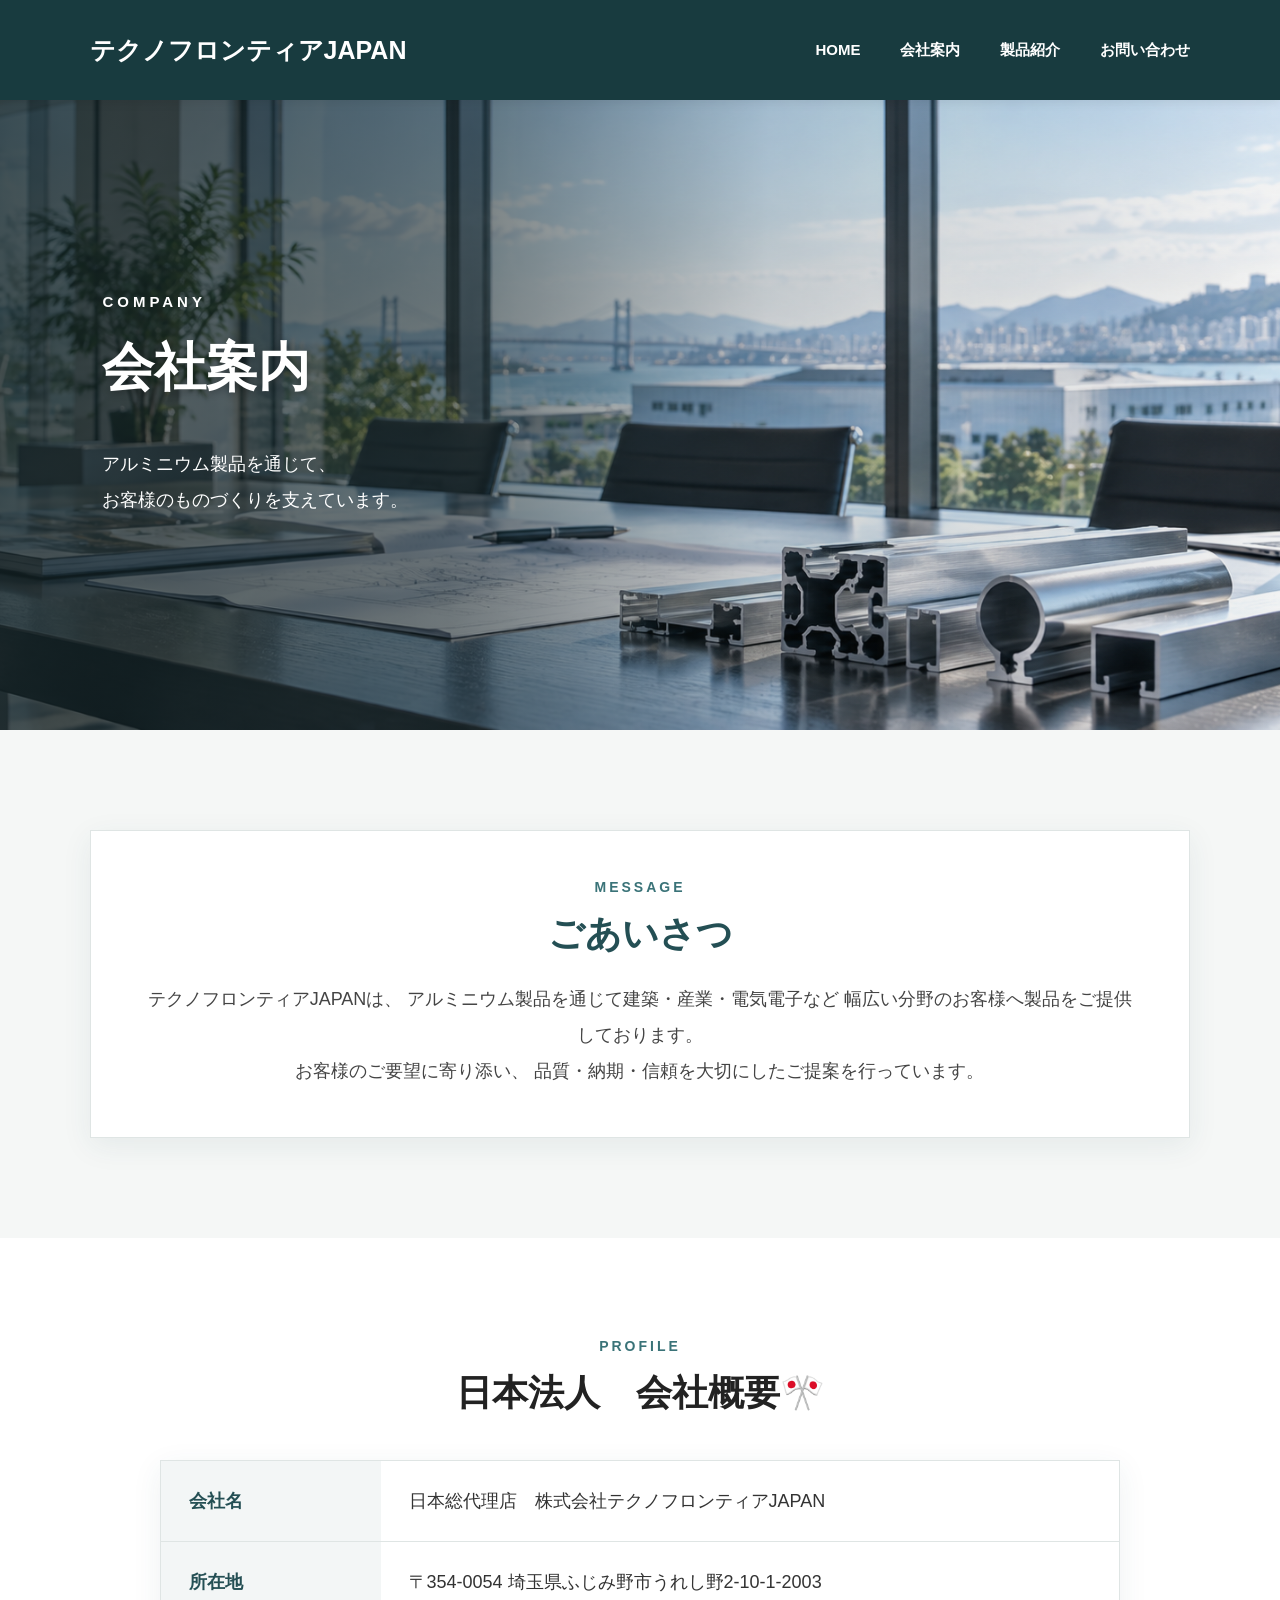
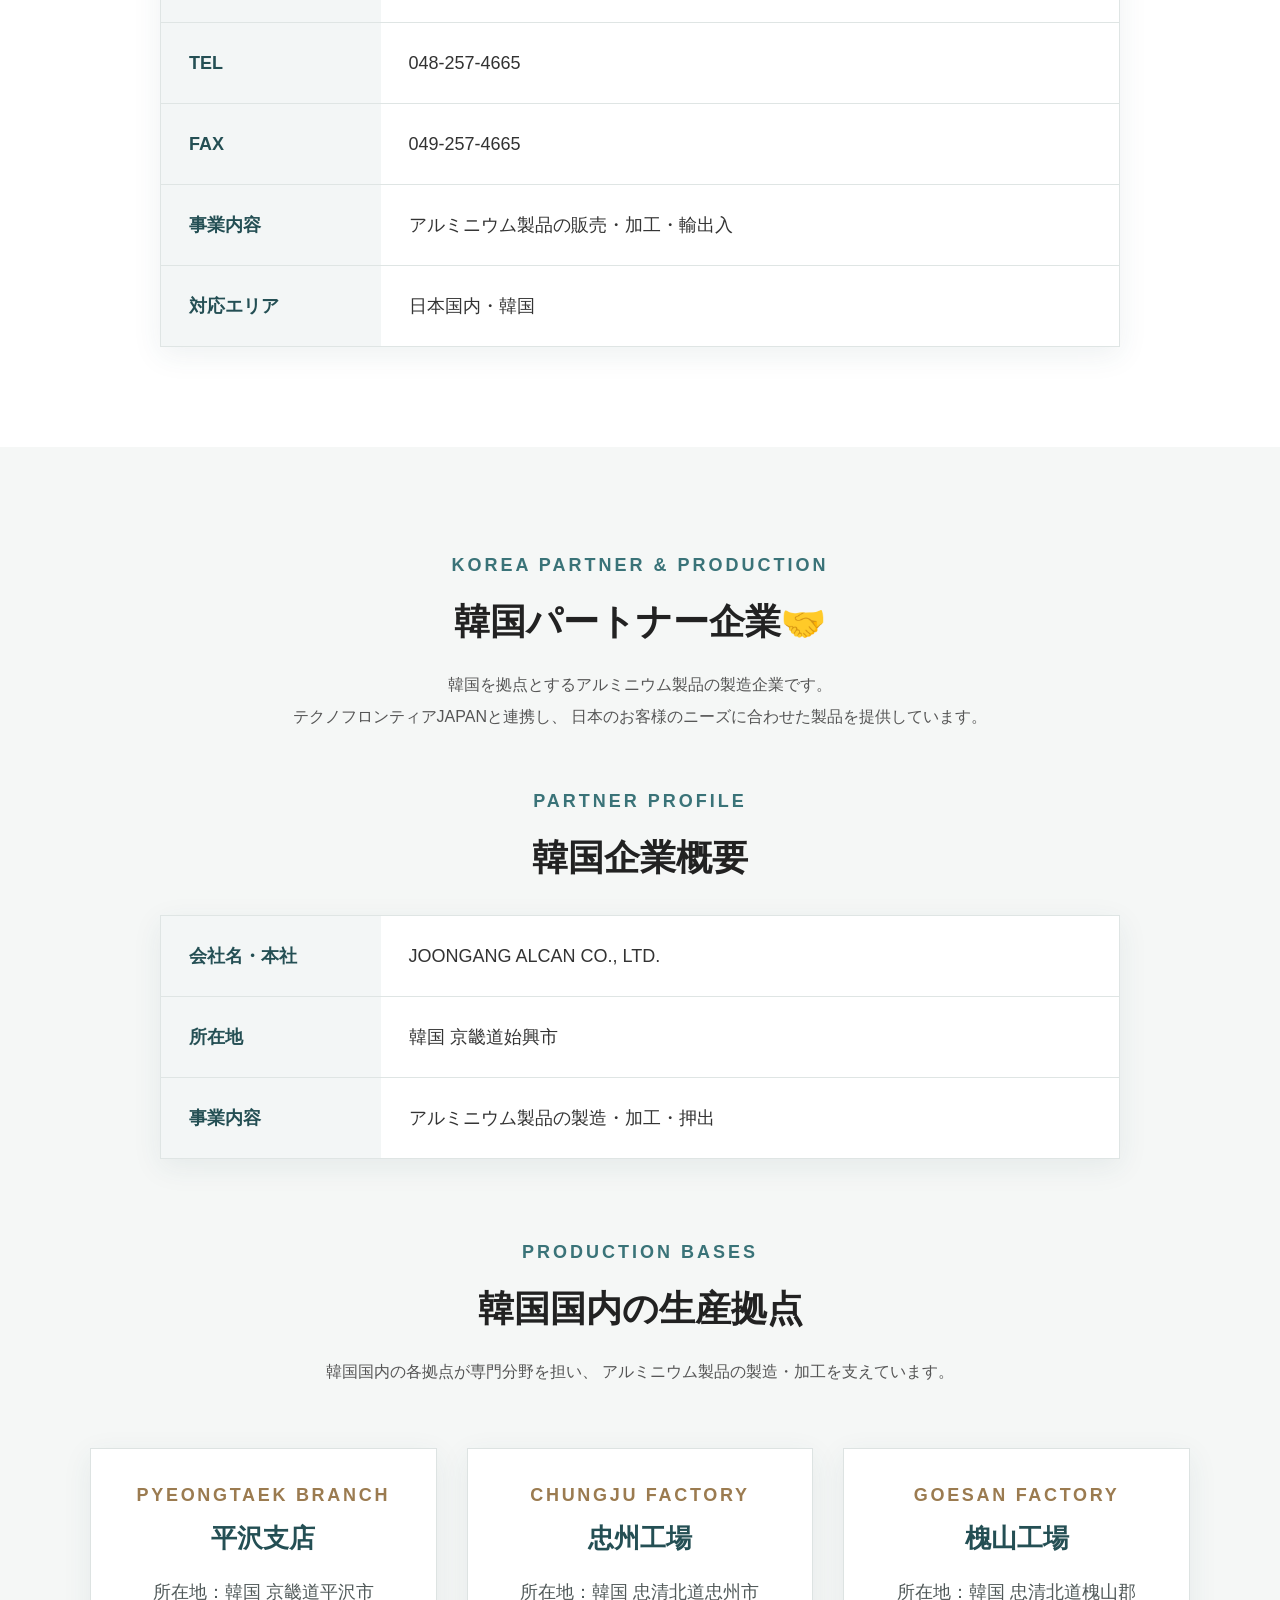
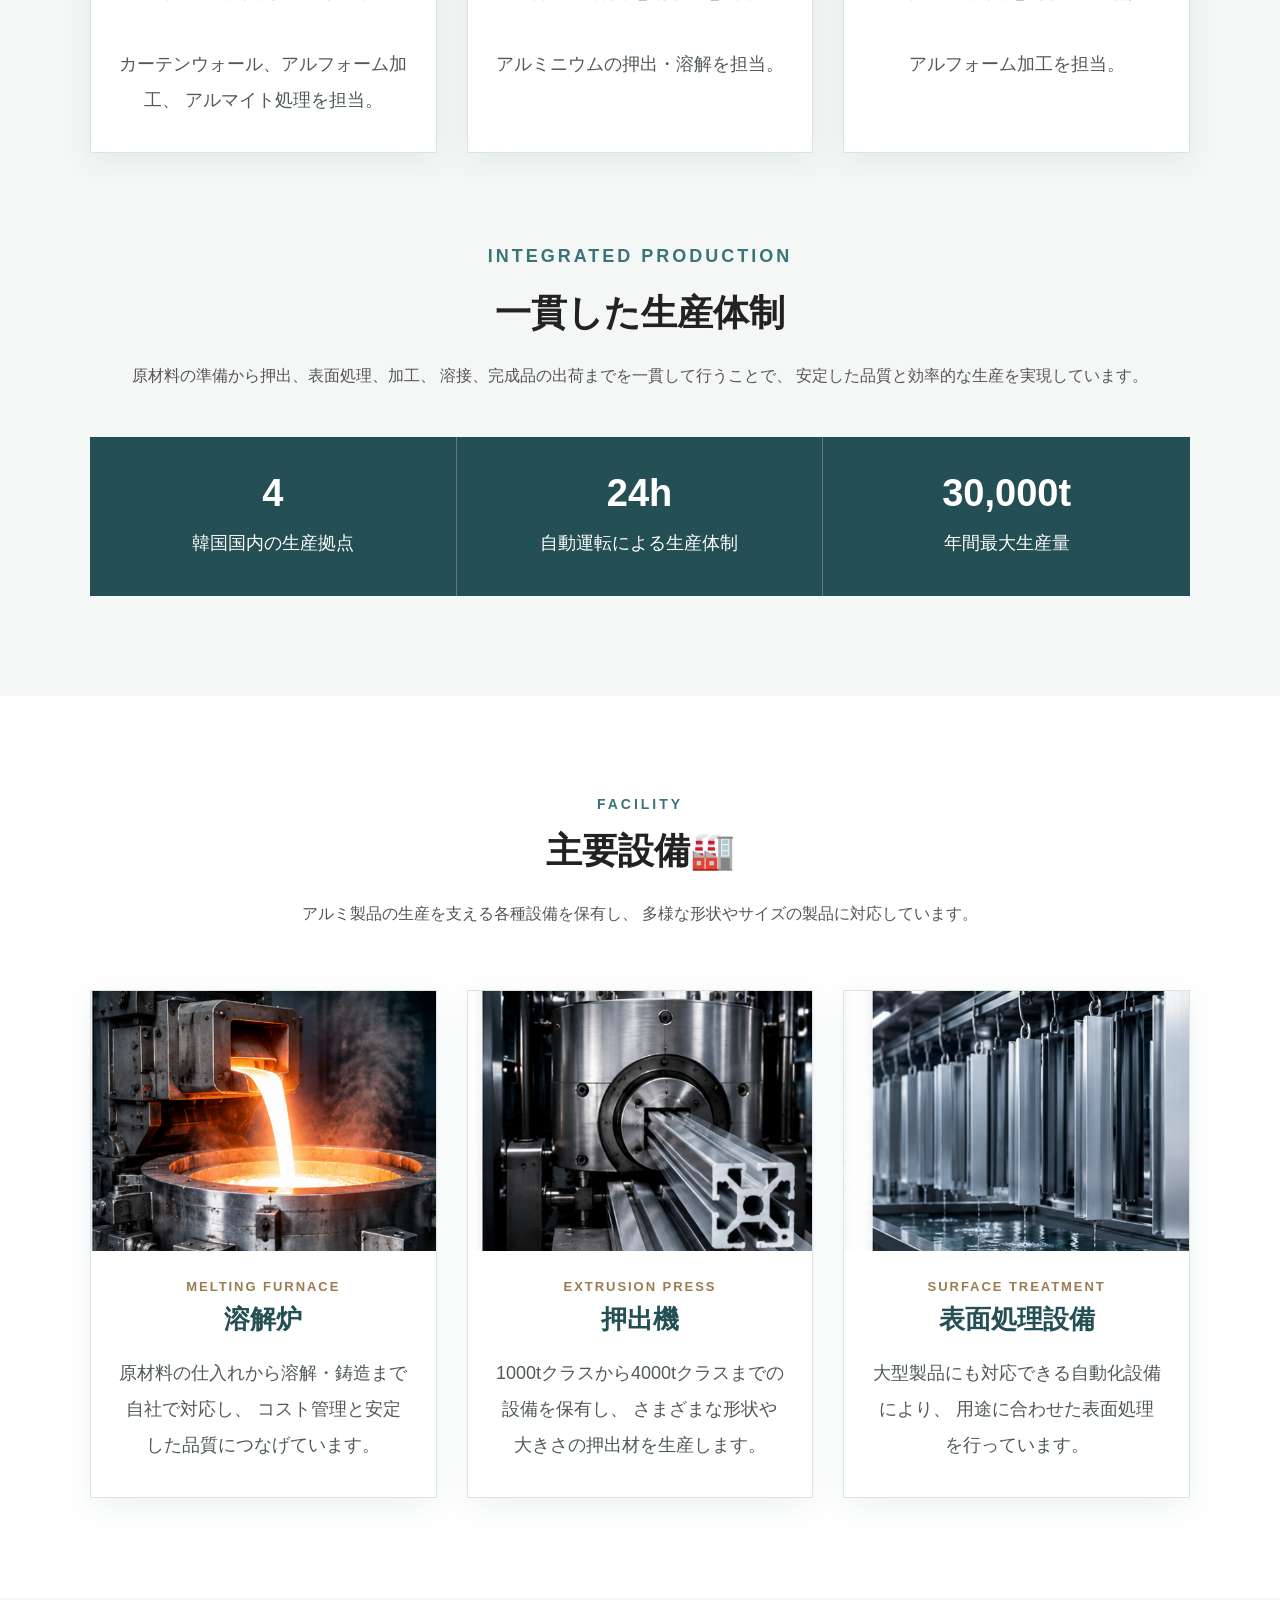
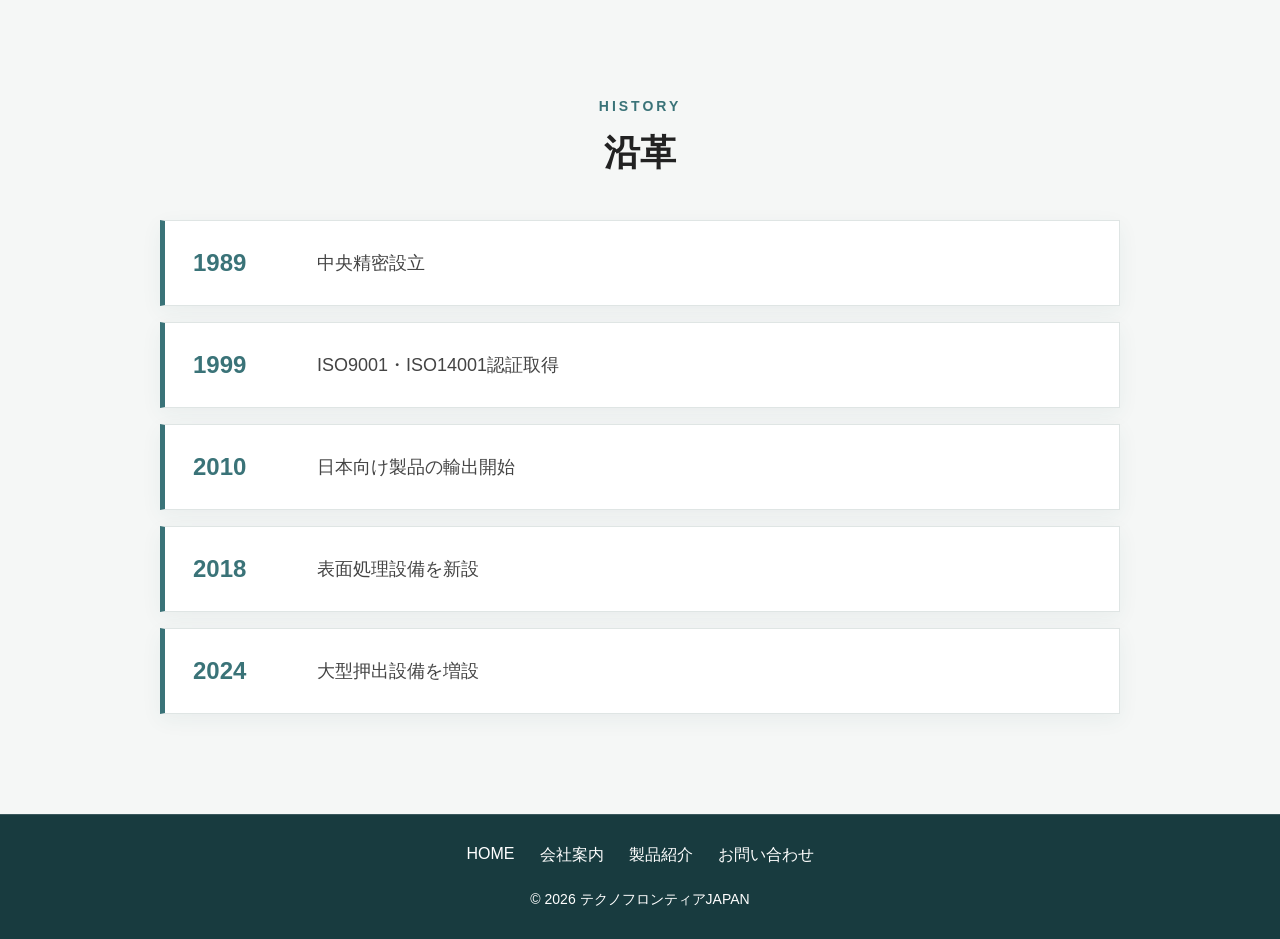
==== commit 46ac7629: "11.08修正" ====
--- a/company.html
+++ b/company.html
@@ -3,47 +3,34 @@
 <head>
   <meta charset="UTF-8">
   <meta name="viewport" content="width=device-width, initial-scale=1.0">
-
   <title>会社案内｜テクノフロンティアJAPAN</title>
-
   <link rel="stylesheet" href="css/style.css">
   <link rel="stylesheet" href="css/header.css">
   <link rel="stylesheet" href="css/company.css">
   <link rel="stylesheet" href="css/footer.css">
 </head>
-
 <body>
-
 <div id="header"></div>
 
 <main>
-
   <!-- タイトル -->
   <section class="main-visual company-main-visual">
     <div class="main-visual-text">
-
       <p class="section-en">COMPANY</p>
-
       <h1>会社案内</h1>
-
       <p class="hero-text">
         アルミニウム製品を通じて、<br>
         お客様のものづくりを支えています。
       </p>
-
     </div>
   </section>
 
   <!-- ごあいさつ -->
   <section class="content-section company-message">
-
-    <div class="content-inner">
-
+    <div class="content-inner">
       <div class="section-heading">
         <p class="section-en">MESSAGE</p>
-
         <h2>ごあいさつ</h2>
-
         <p>
           テクノフロンティアJAPANは、
           アルミニウム製品を通じて建築・産業・電気電子など
@@ -51,115 +38,153 @@
           お客様のご要望に寄り添い、
           品質・納期・信頼を大切にしたご提案を行っています。
         </p>
-
-      </div>
-
-    </div>
-
-  </section>
-
-  <!-- 会社概要 -->
-
+      </div>
+    </div>
+  </section>
+
+  <!-- 日本法人 会社概要 -->
   <section class="company-info">
-
-    <div class="content-inner">
-
+    <div class="content-inner">
       <div class="section-heading">
         <p class="section-en">PROFILE</p>
-
-        <h2>会社概要</h2>
+        <h2>日本法人　会社概要🎌</h2>
       </div>
 
       <table class="company-table">
-
         <tr>
           <th>会社名</th>
-          <td>テクノフロンティアJAPAN</td>
-        </tr>
-
+          <td>日本総代理店　株式会社テクノフロンティアJAPAN</td>
+        </tr>
         <tr>
           <th>所在地</th>
-          <td>（会社住所を入力）</td>
-        </tr>
-
+          <td>〒354-0054 埼玉県ふじみ野市うれし野2-10-1-2003</td>
+        </tr>
         <tr>
           <th>TEL</th>
-          <td>00-0000-0000</td>
-        </tr>
-
+          <td>048-257-4665</td>
+        </tr>
         <tr>
           <th>FAX</th>
-          <td>00-0000-0000</td>
-        </tr>
-
+          <td>049-257-4665</td>
+        </tr>
         <tr>
           <th>事業内容</th>
-          <td>
-            アルミニウム製品の販売・加工・輸出入
-          </td>
-        </tr>
-
+          <td>アルミニウム製品の販売・加工・輸出入</td>
+        </tr>
+        <tr>
+          <th>対応エリア</th>
+          <td>日本国内・韓国</td>
+        </tr>
       </table>
-
-    </div>
-
-  </section>
-
-  <!-- 生産体制 -->
+    </div>
+  </section>
+
+  <!-- 韓国パートナー企業・生産体制 -->
   <section class="production-system">
-
-    <div class="content-inner">
-
-      <div class="section-heading">
-        <p class="section-en">PRODUCTION SYSTEM</p>
-
-        <h2>韓国工場による一貫生産体制</h2>
-
+    <div class="content-inner">
+
+      <div class="section-heading">
+        <p class="section-en">KOREA PARTNER & PRODUCTION</p>
+        <h2>韓国パートナー企業🤝</h2>
         <p>
-          韓国・ソウル近郊の生産拠点において、
-          設計、押出、表面処理、加工、溶接から
-          完成品の出荷まで一貫して対応しています。
+          韓国を拠点とするアルミニウム製品の製造企業です。<br>
+          テクノフロンティアJAPANと連携し、
+          日本のお客様のニーズに合わせた製品を提供しています。
         </p>
       </div>
 
-      <div class="production-main">
-
-        <div class="production-image">
-          <img
-            src="images/factory/factory-main.jpg"
-            alt="テクノフロンティアJAPANの韓国工場"
-          >
-        </div>
-
-        <div class="production-content">
-
-          <h3>
-            品質・価格・納期を支える、<br>
-            一貫した生産環境
-          </h3>
-
+            <!-- 韓国企業概要 -->
+      <div class="partner-profile">
+        <div class="section-heading">
+          <p class="section-en">PARTNER PROFILE</p>
+          <h2>韓国企業概要</h2>
+        </div>
+
+        <table class="company-table">
+          <tr>
+            <th>会社名・本社</th>
+            <td>JOONGANG ALCAN CO., LTD.</td>
+          </tr>
+          <tr>
+            <th>所在地</th>
+            <td>韓国 京畿道始興市</td>
+          </tr>
+          <tr>
+            <th>事業内容</th>
+            <td>アルミニウム製品の製造・加工・押出</td>
+          </tr>
+        </table>
+      </div>
+
+      <!-- 韓国国内の生産拠点 -->
+      <div class="partner-facilities">
+
+        <div class="section-heading">
+          <p class="section-en">PRODUCTION BASES</p>
+          <h2>韓国国内の生産拠点</h2>
           <p>
-            原材料の準備から押出、表面処理、加工、
-            溶接、完成品の出荷までを一貫して行うことで、
-            安定した品質と効率的な生産を実現しています。
+            韓国国内の各拠点が専門分野を担い、
+            アルミニウム製品の製造・加工を支えています。
           </p>
-
-          <ul>
-            <li>設計から完成品出荷まで一貫対応</li>
-            <li>大型・重量製品や特殊形状にも対応</li>
-            <li>24時間自動運転設備を導入</li>
-            <li>日本語での打ち合わせ・相談に対応</li>
-          </ul>
-
-        </div>
-
+        </div>
+
+        <div class="facility-list">
+
+          <!-- 平沢支店 -->
+          <article class="facility-card">
+            <div class="facility-content">
+              <p class="facility-en">PYEONGTAEK BRANCH</p>
+              <h3>平沢支店</h3>
+              <p>
+                所在地：韓国 京畿道平沢市<br><br>
+                カーテンウォール、アルフォーム加工、
+                アルマイト処理を担当。
+              </p>
+            </div>
+          </article>
+
+          <!-- 忠州工場 -->
+          <article class="facility-card">
+            <div class="facility-content">
+              <p class="facility-en">CHUNGJU FACTORY</p>
+              <h3>忠州工場</h3>
+              <p>
+                所在地：韓国 忠清北道忠州市<br><br>
+                アルミニウムの押出・溶解を担当。
+              </p>
+            </div>
+          </article>
+
+          <!-- 槐山工場 -->
+          <article class="facility-card">
+            <div class="facility-content">
+              <p class="facility-en">GOESAN FACTORY</p>
+              <h3>槐山工場</h3>
+              <p>
+                所在地：韓国 忠清北道槐山郡<br><br>
+                アルフォーム加工を担当。
+              </p>
+            </div>
+          </article>
+
+        </div>
+      </div>
+
+      <!-- 一貫生産体制 -->
+      <div class="section-heading production-heading">
+        <p class="section-en">INTEGRATED PRODUCTION</p>
+        <h2>一貫した生産体制</h2>
+        <p>
+          原材料の準備から押出、表面処理、加工、
+          溶接、完成品の出荷までを一貫して行うことで、
+          安定した品質と効率的な生産を実現しています。
+        </p>
       </div>
 
       <div class="production-stats">
-
         <div class="production-stat">
-          <span>3</span>
-          <p>ソウル近郊の生産拠点</p>
+          <span>4</span>
+          <p>韓国国内の生産拠点</p>
         </div>
 
         <div class="production-stat">
@@ -171,24 +196,17 @@
           <span>30,000t</span>
           <p>年間最大生産量</p>
         </div>
-
-      </div>
-
-    </div>
-
-  </section>
-
+      </div>
+
+    </div>
+  </section>
 
   <!-- 主要設備 -->
   <section class="factory-facility">
-
-    <div class="content-inner">
-
+    <div class="content-inner">
       <div class="section-heading">
         <p class="section-en">FACILITY</p>
-
-        <h2>主要設備</h2>
-
+        <h2>主要設備🏭</h2>
         <p>
           アルミ製品の生産を支える各種設備を保有し、
           多様な形状やサイズの製品に対応しています。
@@ -198,90 +216,60 @@
       <div class="facility-list">
 
         <article class="facility-card">
-
           <div class="facility-image">
-            <img
-              src="images/factory/melting-furnace.png"
-              alt="アルミ材料を溶かす溶解炉"
-            >
-          </div>
-
+            <img src="images/factory/melting-furnace.png" alt="アルミ材料を溶かす溶解炉">
+          </div>
           <div class="facility-content">
             <p class="facility-en">MELTING FURNACE</p>
             <h3>溶解炉</h3>
-
             <p>
               原材料の仕入れから溶解・鋳造まで自社で対応し、
               コスト管理と安定した品質につなげています。
             </p>
           </div>
-
         </article>
 
         <article class="facility-card">
-
           <div class="facility-image">
-            <img
-              src="images/factory/extrusion-press.png"
-              alt="アルミ形材を製造する押出機"
-            >
-          </div>
-
+            <img src="images/factory/extrusion-press.png" alt="アルミ形材を製造する押出機">
+          </div>
           <div class="facility-content">
             <p class="facility-en">EXTRUSION PRESS</p>
             <h3>押出機</h3>
-
             <p>
               1000tクラスから4000tクラスまでの設備を保有し、
               さまざまな形状や大きさの押出材を生産します。
             </p>
           </div>
-
         </article>
 
         <article class="facility-card">
-
           <div class="facility-image">
-            <img
-              src="images/factory/surface-treatment.png"
-              alt="アルミ製品の表面処理設備"
-            >
-          </div>
-
+            <img src="images/factory/surface-treatment.png" alt="アルミ製品の表面処理設備">
+          </div>
           <div class="facility-content">
             <p class="facility-en">SURFACE TREATMENT</p>
             <h3>表面処理設備</h3>
-
             <p>
               大型製品にも対応できる自動化設備により、
               用途に合わせた表面処理を行っています。
             </p>
           </div>
-
         </article>
 
       </div>
-
-    </div>
-
+    </div>
   </section>
 
   <!-- 沿革 -->
-
   <section class="history">
-
-    <div class="content-inner">
-
-      <div class="section-heading">
-
+    <div class="content-inner">
+      <div class="section-heading">
         <p class="section-en">HISTORY</p>
-
         <h2>沿革</h2>
-
       </div>
 
       <div class="history-list">
-
         <div class="history-item">
           <span>1989</span>
           <p>中央精密設立</p>
@@ -306,18 +294,13 @@
           <span>2024</span>
           <p>大型押出設備を増設</p>
         </div>
-
-      </div>
-
-    </div>
-
+      </div>
+    </div>
   </section>
 
 </main>
 
 <div id="footer"></div>
-
 <script src="js/common.js"></script>
-
 </body>
-</html>
+</html>
--- a/css/style.css
+++ b/css/style.css
@@ -36,6 +36,11 @@
 h3,
 p {
   margin-top: 0;
+}
+
+:root {
+  --section-spacing: 100px;
+  --section-spacing-sp: 70px;
 }
 
 /* =========================
--- a/css/company.css
+++ b/css/company.css
@@ -46,6 +46,7 @@
 }
 
 .company-info .section-heading {
+  margin-bottom: 40px;
   text-align: center;
 }
 
@@ -54,7 +55,7 @@
 }
 
 .company-message .section-heading {
-  max-width: 960px;
+  max-width: 1180px;
   margin: 0 auto;
   padding: 48px 56px;
   text-align: center;
@@ -65,6 +66,7 @@
 
 .company-message .section-heading h2 {
   color: #244f54;
+  font-size: 36px;
 }
 
 .company-message .section-heading > p:last-child {
@@ -73,11 +75,6 @@
 
 /* =========================
   会社案内 メインビジュアル
-========================= */
-
-
-/* =========================
-  沿革
 ========================= */
 
 .company-main-visual {
@@ -92,9 +89,157 @@
     url("../images/factory/company-main.png") center / cover no-repeat;
 }
 
+/* =========================
+  韓国パートナー企業・生産体制
+========================= */
+
+.production-system {
+  padding: 100px 20px;
+  background-color: #f5f7f6;
+}
+
+.production-system > .content-inner > .section-heading {
+  margin-bottom: 45px;
+}
+
+.partner-profile {
+  margin-top: 50px;
+}
+
+.partner-profile .section-heading {
+  margin-bottom: 30px;
+}
+
+.partner-facilities {
+  margin-top: 75px;
+}
+
+.partner-facilities .section-heading {
+  margin-bottom: 40px;
+}
+
+.production-heading {
+  margin-top: 85px;
+  margin-bottom: 0;
+}
+
+.production-stats {
+  display: grid;
+  grid-template-columns: repeat(3, 1fr);
+  max-width: 1180px;
+  margin: 40px auto 0;
+}
+
+.production-stat {
+  padding: 35px 20px;
+  text-align: center;
+  background-color: #244f54;
+  border-right: 1px solid rgba(255, 255, 255, 0.25);
+}
+
+.production-stat:last-child {
+  border-right: none;
+}
+
+.production-stat span {
+  display: block;
+  margin-bottom: 10px;
+  color: #fff;
+  font-size: 38px;
+  font-weight: 700;
+}
+
+.production-stat p {
+  margin: 0;
+  color: #fff;
+  font-size: 15px;
+}
+
+/* =========================
+  主要設備
+========================= */
+
+.factory-facility {
+  padding: 100px 20px;
+  background-color: #fff;
+}
+
+.factory-facility .section-heading {
+  margin-bottom: 40px;
+}
+
+.facility-list {
+  display: grid;
+  grid-template-columns: repeat(3, 1fr);
+  gap: 30px;
+  max-width: 1180px;
+  margin: 60px auto 0;
+}
+
+.facility-card {
+  overflow: hidden;
+  background-color: #fff;
+  border: 1px solid #dde3e2;
+  box-shadow: 0 8px 28px rgba(36, 79, 84, 0.08);
+  transition:
+    transform 0.3s,
+    box-shadow 0.3s;
+}
+
+.facility-card:hover {
+  transform: translateY(-7px);
+  box-shadow: 0 15px 38px rgba(36, 79, 84, 0.14);
+}
+
+.facility-image {
+  height: 260px;
+  overflow: hidden;
+}
+
+.facility-image img {
+  display: block;
+  width: 100%;
+  height: 100%;
+  object-fit: cover;
+}
+
+.facility-content {
+  padding: 28px 28px 34px;
+  text-align: center;
+}
+
+.facility-en {
+  margin: 0 0 8px;
+  color: #9b7b50;
+  font-size: 13px;
+  font-weight: 700;
+  letter-spacing: 0.15em;
+}
+
+.facility-content h3 {
+  margin: 0 0 18px;
+  color: #244f54;
+  font-size: 26px;
+}
+
+.facility-content > p:last-child {
+  margin: 0;
+  color: #505959;
+  font-size: 16px;
+  line-height: 2;
+}
+
+/* =========================
+  沿革
+========================= */
+
 .history {
   padding: 100px 20px;
   background-color: #f5f7f6;
+}
+
+.history .section-heading {
+  margin-bottom: 40px;
 }
 
 .history-list {
@@ -129,281 +274,132 @@
   line-height: 1.8;
 }
 
+/* =========================
+  セクションタイトル
+========================= */
+
+.company-info .section-heading,
 .history .section-heading,
 .production-system .section-heading,
 .factory-facility .section-heading {
   text-align: center;
 }
 
-/* =========================
-  スマホ
-========================= */
-
-@media screen and (max-width:768px){
-
-.company-message .section-heading {
-padding:36px 24px;
-}
-
-.company-info {
-padding:70px 20px;
-}
+.company-info .section-heading h2,
+.history .section-heading h2,
+.production-system .section-heading h2,
+.factory-facility .section-heading h2 {
+  font-size: 36px;
+}
+
+/* =========================
+  本文文字サイズ
+========================= */
 
 .company-table th,
-.company-table td{
-display:block;
-width:100%;
-padding:16px 20px;
-font-size:15px;
-}
-
-.company-table th{
-border-bottom:none;
-}
-
-.company-table td{
-padding-top:0;
-}
-
-.history-item{
-flex-direction:column;
-gap:10px;
-align-items:flex-start;
-}
-}
-
-/* =========================
-   生産体制
-========================= */
-
-.production-system {
-  padding: 100px 20px;
-  background-color: #f5f7f6;
-}
-
-.production-main {
-  display: grid;
-  grid-template-columns: 1.1fr 1fr;
-  max-width: 1180px;
-  margin: 60px auto 0;
-  overflow: hidden;
-  background-color: #fff;
-  border: 1px solid #dfe5e4;
-  box-shadow: 0 10px 35px rgba(36, 79, 84, 0.1);
-}
-
-.production-image {
-  min-height: 520px;
-  overflow: hidden;
-}
-
-.production-image img {
-  display: block;
-  width: 100%;
-  height: 100%;
-  object-fit: cover;
-}
-
-.production-content {
-  display: flex;
-  flex-direction: column;
-  justify-content: center;
-  padding: 60px 50px;
-}
-
-.production-content h3 {
-  margin: 0 0 26px;
-  color: #244f54;
-  font-size: 30px;
-  line-height: 1.6;
-}
-
-.production-content > p {
-  margin: 0 0 26px;
-  color: #4e5858;
-  font-size: 17px;
+.company-table td,
+.company-message .section-heading > p:last-child,
+.production-system p,
+.facility-content > p:last-child,
+.history-item p {
+  font-size: 18px;
   line-height: 2;
 }
 
-.production-content ul {
-  margin: 0;
-  padding: 0;
-  list-style: none;
-}
-
-.production-content li {
-  position: relative;
-  padding: 12px 0 12px 28px;
-  color: #394444;
-  font-size: 16px;
-  font-weight: 600;
-  border-bottom: 1px solid #dfe5e4;
-}
-
-.production-content li::before {
-  position: absolute;
-  left: 0;
-  color: #9b7b50;
-  content: "●";
-}
-
-.production-stats {
-  display: grid;
-  grid-template-columns: repeat(3, 1fr);
-  max-width: 1180px;
-  margin: 40px auto 0;
-}
-
-.production-stat {
-  padding: 35px 20px;
-  text-align: center;
-  background-color: #244f54;
-  border-right: 1px solid rgba(255, 255, 255, 0.25);
-}
-
-.production-stat:last-child {
-  border-right: none;
-}
-
-.production-stat span {
-  display: block;
-  margin-bottom: 10px;
-  color: #fff;
-  font-size: 38px;
-  font-weight: 700;
-}
-
-.production-stat p {
-  margin: 0;
-  color: #fff;
-  font-size: 15px;
-}
-
-
-/* =========================
-   主要設備
-========================= */
-
-.factory-facility {
-  padding: 100px 20px;
-  background-color: #fff;
-}
-
-.facility-list {
-  display: grid;
-  grid-template-columns: repeat(3, 1fr);
-  gap: 30px;
-  max-width: 1180px;
-  margin: 60px auto 0;
-}
-
-.facility-card {
-  overflow: hidden;
-  background-color: #fff;
-  border: 1px solid #dde3e2;
-  box-shadow: 0 8px 28px rgba(36, 79, 84, 0.08);
-  transition:
-    transform 0.3s,
-    box-shadow 0.3s;
-}
-
-.facility-card:hover {
-  transform: translateY(-7px);
-  box-shadow: 0 15px 38px rgba(36, 79, 84, 0.14);
-}
-
-.facility-image {
-  height: 260px;
-  overflow: hidden;
-}
-
-.facility-image img {
-  display: block;
-  width: 100%;
-  height: 100%;
-  object-fit: cover;
-}
-
-.facility-content {
-  padding: 28px 28px 34px;
-  text-align: center;
-}
-
-.facility-en {
-  margin: 0 0 8px;
-  color: #9b7b50;
-  font-size: 13px;
-  font-weight: 700;
-  letter-spacing: 0.15em;
-}
-
-.facility-content h3 {
-  margin: 0 0 18px;
-  color: #244f54;
-  font-size: 26px;
-}
-
-.facility-content > p:last-child {
-  margin: 0;
-  color: #505959;
-  font-size: 16px;
-  line-height: 2;
-}
-
-
 /* =========================
   タブレット
 ========================= */
 
 @media screen and (max-width: 900px) {
-
-  .production-main {
-    grid-template-columns: 1fr;
-  }
-
-  .production-image {
-    min-height: 400px;
-  }
 
   .facility-list {
     grid-template-columns: 1fr;
+    max-width: 650px;
+  }
+
+}
+
+/* =========================
+  スマートフォン
+========================= */
+
+@media screen and (max-width: 768px) {
+
+  /* ごあいさつ */
+
+  .company-message .section-heading {
+    padding: 36px 24px;
+  }
+
+  /* 日本法人・韓国企業概要 */
+
+  .company-info {
+    padding: 70px 20px;
+  }
+
+  .company-table th,
+  .company-table td {
+    display: block;
+    width: 100%;
+    padding: 16px 20px;
+    font-size: 15px;
+  }
+
+  .company-table th {
+    border-bottom: none;
+  }
+
+  .company-table td {
+    padding-top: 0;
+  }
+
+  /* 韓国パートナー企業 */
+
+  .production-system {
+    padding: 80px 20px;
+  }
+
+  .production-system > .content-inner > .section-heading {
+    margin-bottom: 35px;
+  }
+
+  .partner-profile {
+    margin-top: 40px;
+  }
+
+  .partner-facilities {
+    margin-top: 55px;
+  }
+
+  .partner-facilities .section-heading {
+    margin-bottom: 30px;
+  }
+
+  .production-heading {
+    margin-top: 65px;
+  }
+
+  /* 生産拠点・主要設備 */
+
+  .facility-list {
+    grid-template-columns: 1fr;
+    gap: 22px;
+    margin-top: 35px;
   }
 
   .facility-image {
-    height: 380px;
-  }
-}
-
-
-/* =========================
-   スマートフォン
-========================= */
-
-@media screen and (max-width: 600px) {
-
-  .production-system,
-  .factory-facility {
-    padding: 80px 20px;
-  }
-
-  .history {
-    padding: 80px 20px;
-  }
-
-  .production-image {
-    min-height: 280px;
-  }
-
-  .production-content {
-    padding: 38px 24px;
-  }
-
-  .production-content h3 {
-    font-size: 25px;
-  }
+    height: 260px;
+  }
+
+  .facility-content {
+    padding: 25px 22px 30px;
+  }
+
+  /* 生産能力 */
 
   .production-stats {
     grid-template-columns: 1fr;
+    margin-top: 30px;
   }
 
   .production-stat {
@@ -415,7 +411,40 @@
     border-bottom: none;
   }
 
-  .facility-image {
-    height: 260px;
-  }
-}
+  /* 主要設備 */
+
+  .factory-facility {
+    padding: 80px 20px;
+  }
+
+  .factory-facility .section-heading {
+    margin-bottom: 30px;
+  }
+
+  /* 沿革 */
+
+  .history {
+    padding: 80px 20px;
+  }
+
+  .history .section-heading {
+    margin-bottom: 30px;
+  }
+
+  .history-item {
+    flex-direction: column;
+    gap: 10px;
+    align-items: flex-start;
+  }
+
+  /* タイトル */
+
+  .company-message .section-heading h2,
+  .company-info .section-heading h2,
+  .history .section-heading h2,
+  .production-system .section-heading h2,
+  .factory-facility .section-heading h2 {
+    font-size: 28px;
+  }
+
+}
